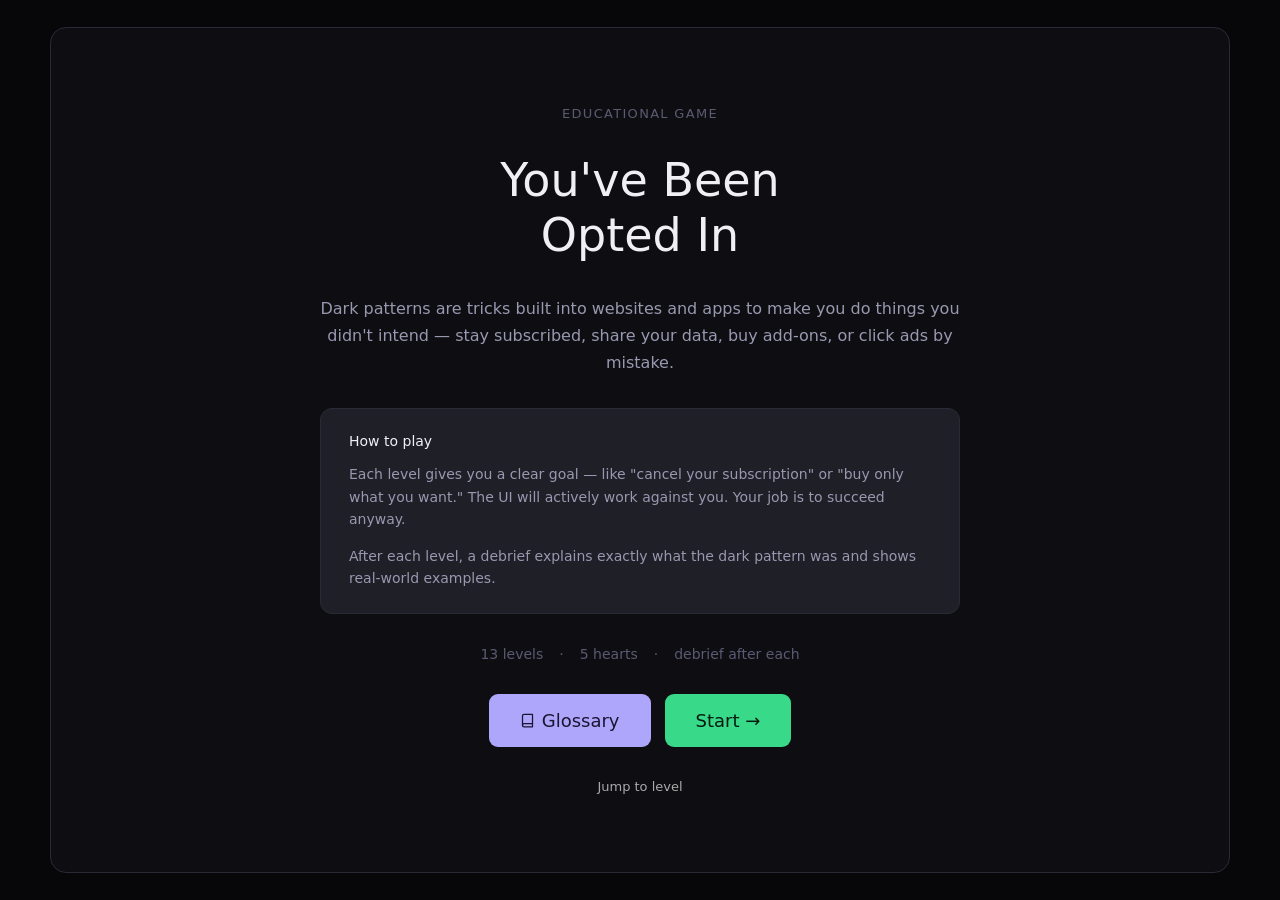
==== index.html @ 318caca7 "Improved Visibility and Design" ====
<!DOCTYPE html>
<html lang="en">
<head>
  <meta charset="UTF-8">
  <meta name="viewport" content="width=device-width, initial-scale=1.0">
  <title>You've Been Opted In — Dark Patterns Game</title>
  <link rel="stylesheet" href="styles.css">
</head>
<body>
<div id="app">

  <!-- GLOSSARY OVERLAY -->
  <div class="glossary-overlay" id="glossary" style="display:none" onclick="Glossary.closeOnBackdrop(event)">
    <div class="glossary-panel" id="glossary-panel">
      <div class="glossary-header" style="align-items:flex-start">
        <div>
          <div class="glossary-title">Pattern glossary</div>
          <div style="font-size:13px;color:var(--text2);margin-top:2px" id="glossary-count"></div>
        </div>
        <button class="glossary-close" onclick="Glossary.hide()">Close</button>
      </div>
      <div id="glossary-body"></div>
    </div>
  </div>

  <!-- PATTERN INFO PAGE (opened from a glossary entry) -->
  <div class="glossary-overlay" id="pattern-info" style="display:none" onclick="Glossary.closePatternInfoOnBackdrop(event)">
    <div class="glossary-panel" id="pattern-info-panel">
      <div class="glossary-header" style="align-items:flex-start">
        <div>
          <div class="glossary-title" id="pattern-info-title"></div>
        </div>
        <button class="glossary-close" onclick="Glossary.hidePatternInfo()">Close</button>
      </div>
      <div id="pattern-info-body" style="padding:0 clamp(16px,4vw,24px) 24px"></div>
    </div>
  </div>

  <!-- INTRO -->
  <div class="scr active" id="scr-intro" style="padding:clamp(32px, 6vw, 64px) clamp(24px, 6vw, 56px);align-items:center;text-align:center;gap:clamp(22px, 3.5vw, 32px);justify-content:center">
    <div style="font-size:13px;font-weight:500;letter-spacing:.1em;color:var(--text3);text-transform:uppercase">Educational game</div>
    <div style="font-size:clamp(34px, 6vw, 46px);font-weight:500;color:var(--text);line-height:1.2">You've Been<br>Opted In</div>
    <div style="font-size:16px;color:var(--text2);max-width:640px;line-height:1.7">
      <strong>Dark patterns</strong> are tricks built into websites and apps to make you do things you didn't intend —
      stay subscribed, share your data, buy add-ons, or click ads by mistake.
    </div>
    <div style="background:var(--bg3);border-radius:12px;padding:24px 28px;max-width:640px;text-align:left;border:1px solid var(--border);display:flex;flex-direction:column;gap:14px">
      <div style="font-size:14px;font-weight:500;color:var(--text)">How to play</div>
      <div style="font-size:14px;color:var(--text2);line-height:1.6">
        Each level gives you a <strong>clear goal</strong> — like "cancel your subscription" or "buy only what you want."
        The UI will actively work against you. Your job is to succeed anyway.
      </div>
      <div style="font-size:14px;color:var(--text2);line-height:1.6">
        After each level, a debrief explains exactly what the dark pattern was and shows real-world examples.
      </div>
    </div>
    <div style="display:flex;gap:16px;font-size:14px;color:var(--text3);flex-wrap:wrap;justify-content:center">
      <span>13 levels</span><span>·</span><span>5 hearts</span><span>·</span><span>debrief after each</span>
    </div>
    <div style="display:flex;gap:14px;flex-wrap:wrap;justify-content:center;align-items:center">
      <button class="gbtn gbtn-glossary" onclick="Glossary.show()">
        <svg width="15" height="15" viewBox="0 0 24 24" fill="none" stroke="currentColor" stroke-width="2" stroke-linecap="round" stroke-linejoin="round"><path d="M4 19.5A2.5 2.5 0 0 1 6.5 17H20"/><path d="M6.5 2H20v20H6.5A2.5 2.5 0 0 1 4 19.5v-15A2.5 2.5 0 0 1 6.5 2z"/></svg>
         Glossary
      </button>
      <button class="gbtn gbtn-green" onclick="G.start()">Start →</button>
    </div>
    <div style="display:flex;flex-direction:column;gap:10px;align-items:center">
      <details style="font-size:13px;color:var(--fa-faint);cursor:pointer;text-align:center">
        <summary style="list-style:none;outline:none;cursor:pointer">Jump to level</summary>
        <div style="display:flex;flex-wrap:wrap;gap:6px;justify-content:center;margin-top:8px" id="level-jump"></div>
      </details>
    </div>
  </div>

  <!-- BRIEF (pre-level explainer) -->
  <div class="scr" id="scr-brief">
    <div class="brief-shell">
      <div style="display:flex;align-items:center;justify-content:space-between">
        <div class="brief-lvl-label" id="brief-lvl-label">Level 1 of 10</div>
        <div class="brief-type-label" id="brief-type-label"></div>
      </div>
      <div class="brief-pattern" id="brief-pattern-name"></div>
      <div class="brief-what" id="brief-what"></div>
      <div class="brief-goal-box">
        <div class="brief-goal-label">Your goal this level</div>
        <div class="brief-goal-text" id="brief-goal"></div>
        <div class="brief-goal-detail" id="brief-goal-detail"></div>
      </div>
      <div class="brief-ai-note" id="brief-ai-note" style="display:none">
        <div class="brief-ai-label">AI-powered level</div>
        <div class="brief-ai-text" id="brief-ai-text"></div>
      </div>
      <div class="brief-example" id="brief-example" style="display:none">
        <div class="brief-example-label">A real-world example</div>
        <div class="brief-example-row" id="brief-example-row"></div>
        <div class="brief-example-caption" id="brief-example-caption"></div>
      </div>
      <button class="gbtn gbtn-green" onclick="G.beginLevel()" id="brief-start-btn">Let's go →</button>
    </div>
  </div>

  <!-- LEVEL -->
  <div class="scr" id="scr-level">
    <canvas id="confetti-canvas" style="display:none"></canvas>
    <div class="hud">
      <div style="display:flex;align-items:center;gap:9px;flex-wrap:wrap">
        <span class="hud-lvl" id="h-lvl">Level 1 of 10</span>
        <span style="font-size:13px;color:var(--fa-muted);font-style:italic" id="h-goal"></span>
      </div>
      <div style="display:flex;align-items:center;gap:8px">
        <span class="streak-pill" id="h-streak" style="display:none"></span>
        <div class="hearts" id="h-hearts"></div>
        <div class="score-pill">Score: <span id="h-score">0</span></div>
        <button class="gbtn gbtn-ghost" id="h-hint-btn" style="display:none" onclick="G.showHint()">💡 Hint</button>
        <div class="cost-pill" id="h-cost" style="display:none">$0 extracted</div>
      </div>
    </div>
    <div class="xp-track"><div class="xp-fill" id="xp-fill" style="width:0%"></div></div>
    <div class="fake-app" id="lc"></div>
    <div class="dots" id="dots-l"></div>
  </div>

  <!-- DEBRIEF -->
  <div class="scr" id="scr-debrief">
    <div class="db-sticky">
      <div>
        <div class="db-tag" id="db-tag">Pattern identified</div>
        <div class="db-name" id="db-name"></div>
      </div>
      <div class="btn-row" style="flex-shrink:0">
        <button class="gbtn gbtn-glossary" onclick="Glossary.show()">
          <svg width="15" height="15" viewBox="0 0 24 24" fill="none" stroke="currentColor" stroke-width="2" stroke-linecap="round" stroke-linejoin="round"><path d="M4 19.5A2.5 2.5 0 0 1 6.5 17H20"/><path d="M6.5 2H20v20H6.5A2.5 2.5 0 0 1 4 19.5v-15A2.5 2.5 0 0 1 6.5 2z"/></svg>
          Glossary
        </button>
        <button class="gbtn gbtn-green" id="db-next" onclick="G.next()">Next level →</button>
      </div>
    </div>
    <div class="debrief-scroll">
      <div class="debrief-wrap">
        <div class="db-card">
          <div class="db-desc" id="db-desc"></div>
          <div class="manip-row">
            <div class="manip-lbl">Manipulativeness</div>
            <div class="bar-t"><div class="bar-f" id="db-bar"></div></div>
            <div style="font-size:12px;color:var(--fa-muted-alt);min-width:28px" id="db-score-lbl"></div>
          </div>
          <div style="display:flex;align-items:center;gap:10px;flex-wrap:wrap">
            <div id="db-grade" class="grade-badge"></div>
            <div id="db-result"></div>
          </div>
          <div id="db-cost" style="display:none"></div>
        </div>
        <div class="rw-card" id="db-rw"></div>
        <div class="ai-card" id="db-ai-card" style="display:none"></div>
        <div class="replay-card" id="db-replay"></div>
      </div>
    </div>
    <div class="dots" id="dots-d"></div>
  </div>

  <!-- DESIGNER MODE -->
  <div class="scr" id="scr-designer">
    <div class="hud">
      <div style="display:flex;align-items:center;gap:9px">
        <span class="hud-lvl">Designer mode</span>
        <span class="hud-goal">Build a dark pattern — see your score</span>
      </div>
      <button class="gbtn gbtn-ghost" onclick="G.setScr('win')">← Back</button>
    </div>
    <div style="display:grid;grid-template-columns:1fr 1fr;gap:0;height:100%">
      <!-- Controls -->
      <div style="padding:18px;border-right:0.5px solid var(--fa-line);display:flex;flex-direction:column;gap:14px;overflow-y:auto">
        <div style="font-size:14px;font-weight:500;color:var(--fa-ink)">Choose your weapons</div>

        <div class="d-section">
          <div class="d-label">Decline button style</div>
          <div class="d-opts">
            <div class="d-opt selected" data-group="btn" data-val="0" data-pts="0"  onclick="dpick(this)">Same size as accept</div>
            <div class="d-opt"          data-group="btn" data-val="1" data-pts="15" onclick="dpick(this)">Smaller, grey</div>
            <div class="d-opt"          data-group="btn" data-val="2" data-pts="25" onclick="dpick(this)">Ghost text only</div>
            <div class="d-opt"          data-group="btn" data-val="3" data-pts="35" onclick="dpick(this)">Hidden off-screen</div>
          </div>
        </div>

        <div class="d-section">
          <div class="d-label">Decline copy</div>
          <div class="d-opts">
            <div class="d-opt selected" data-group="copy" data-val="0" data-pts="0"  onclick="dpick(this)">No thanks</div>
            <div class="d-opt"          data-group="copy" data-val="1" data-pts="20" onclick="dpick(this)">No thanks, I hate saving money</div>
            <div class="d-opt"          data-group="copy" data-val="2" data-pts="30" onclick="dpick(this)">No thanks, I prefer to pay full price</div>
            <div class="d-opt"          data-group="copy" data-val="3" data-pts="40" onclick="dpick(this)">No thanks, I don't care about my health</div>
          </div>
        </div>

        <div class="d-section">
          <div class="d-label">Newsletter checkbox</div>
          <div class="d-opts">
            <div class="d-opt selected" data-group="check" data-val="0" data-pts="0"  onclick="dpick(this)">Unchecked by default</div>
            <div class="d-opt"          data-group="check" data-val="1" data-pts="20" onclick="dpick(this)">Pre-checked</div>
            <div class="d-opt"          data-group="check" data-val="2" data-pts="35" onclick="dpick(this)">Pre-checked + double negative label</div>
          </div>
        </div>

        <div class="d-section">
          <div class="d-label">Pricing visibility</div>
          <div class="d-opts">
            <div class="d-opt selected" data-group="price" data-val="0" data-pts="0"  onclick="dpick(this)">Full price shown upfront</div>
            <div class="d-opt"          data-group="price" data-val="1" data-pts="15" onclick="dpick(this)">Fees added at checkout</div>
            <div class="d-opt"          data-group="price" data-val="2" data-pts="30" onclick="dpick(this)">Trial price only, renewal buried</div>
          </div>
        </div>

        <div class="d-section">
          <div class="d-label">Urgency element</div>
          <div class="d-opts">
            <div class="d-opt selected" data-group="urgency" data-val="0" data-pts="0"  onclick="dpick(this)">None</div>
            <div class="d-opt"          data-group="urgency" data-val="1" data-pts="15" onclick="dpick(this)">Countdown timer</div>
            <div class="d-opt"          data-group="urgency" data-val="2" data-pts="25" onclick="dpick(this)">Fake "X people viewing"</div>
            <div class="d-opt"          data-group="urgency" data-val="3" data-pts="30" onclick="dpick(this)">Both, auto-resetting</div>
          </div>
        </div>

        <div class="d-section">
          <div class="d-label">Sneaked items</div>
          <div class="d-opts">
            <div class="d-opt selected" data-group="sneak" data-val="0" data-pts="0"  onclick="dpick(this)">None</div>
            <div class="d-opt"          data-group="sneak" data-val="1" data-pts="20" onclick="dpick(this)">1 pre-added item, labeled</div>
            <div class="d-opt"          data-group="sneak" data-val="2" data-pts="35" onclick="dpick(this)">2 items, styled to blend in</div>
            <div class="d-opt"          data-group="sneak" data-val="3" data-pts="45" onclick="dpick(this)">3 items + reappear after removal</div>
          </div>
        </div>
      </div>

      <!-- Live preview -->
      <div style="padding:18px;display:flex;flex-direction:column;gap:12px;overflow-y:auto;background:#f9f9f7">
        <div style="font-size:14px;font-weight:500;color:var(--fa-ink)">Live preview</div>
        <div id="d-preview" style="background:var(--white);border-radius:10px;border:0.5px solid var(--fa-line);padding:16px;display:flex;flex-direction:column;gap:12px;font-size:14px"></div>
        <div style="background:var(--white);border-radius:10px;border:0.5px solid var(--fa-line);padding:14px;display:flex;flex-direction:column;gap:10px">
          <div style="display:flex;justify-content:space-between;align-items:center">
            <div style="font-size:13px;font-weight:500;color:var(--fa-ink)">Manipulativeness score</div>
            <div style="font-size:20px;font-weight:500" id="d-score-num">0</div>
          </div>
          <div class="bar-t" style="height:7px"><div id="d-score-bar" style="height:100%;border-radius:3px;background:#E24B4A;transition:width .4s ease;width:0%"></div></div>
          <div style="font-size:13px;color:var(--fa-muted-alt)" id="d-verdict">Your form is clean — honest design.</div>
          <div style="display:flex;flex-direction:column;gap:5px" id="d-breakdown"></div>
          <div style="font-size:12px;color:var(--fa-faint);border-top:0.5px solid var(--fa-line);padding-top:8px" id="d-regulator"></div>
        </div>
      </div>
    </div>
  </div>

  <!-- WIN -->
  <div class="scr win-scr" id="scr-win">
    <!-- FAKE-OUT LAYER -->
    <div id="win-fakeout" style="display:flex;flex-direction:column;align-items:center;gap:14px;width:100%;max-width:560px">
      <div style="font-size:34px;color:var(--amber)">★</div>
      <div style="font-size:26px;font-weight:500;color:var(--text)" id="win-title"></div>
      <div style="font-size:15px;color:var(--text2);max-width:480px;line-height:1.6" id="win-sub"></div>
      <div class="receipt-card" id="win-receipt"></div>
      <div style="width:100%;max-width:480px;background:#f5f5f2;border-radius:12px;padding:16px;border:0.5px solid var(--fa-line);display:flex;flex-direction:column;gap:12px">
        <div style="font-size:14px;font-weight:500;color:var(--fa-ink)">Before you go</div>
        <label class="fakeout-cb" id="fo-share-label">
          <input type="checkbox" id="fo-share" checked>
          <span>Share my score and email me NebulaPro tips &amp; offers (uncheck to opt out)</span>
        </label>
        <label class="fakeout-cb" id="fo-data-label">
          <input type="checkbox" id="fo-data" checked>
          <span>Do not prevent NebulaPro from sharing my results with partners</span>
        </label>
        <div style="font-size:11px;color:var(--fa-input-border);line-height:1.5" id="fo-countdown"></div>
        <div style="display:flex;flex-direction:column;gap:8px">
          <button class="btn btn-p" id="fo-claim">Claim your completion badge →</button>
          <button class="btn btn-g" id="fo-decline">No thanks, I don't care about my achievements</button>
        </div>
      </div>
      <div style="font-size:11px;color:#ddd">By continuing you agree to our updated Terms &amp; Privacy Policy</div>
    </div>

    <!-- REAL WIN LAYER -->
    <div id="win-real" style="display:none;flex-direction:column;align-items:center;gap:16px;text-align:center">
      <div style="font-size:42px">🎉</div>
      <div style="font-size:24px;font-weight:500;color:#acacac">You caught us.</div>
      <div style="font-size:15px;color:var(--fa-text);max-width:480px;line-height:1.6">
        That "Before you go" box was a dark pattern. Two pre-checked opt-ins (one with a double negative),
        a fake countdown, a confirmshamed exit, and a "claim your badge" button that went nowhere.
        <strong>You just played the game one more time without realising it.</strong>
      </div>
      <div style="font-size:14px;color:var(--fa-faint);max-width:460px;line-height:1.6">
        Real companies deploy these on millions of people every day. Now you know what to look for —
        coined by Harry Brignull in 2010, tracked at
        <a href="https://www.deceptive.design" style="color:#185FA5">deceptive.design</a>.
      </div>
      <div style="width:100%;max-width:480px;background:var(--bg2);border-radius:12px;padding:16px;border:1px solid var(--border)">
        <div style="font-size:14px;font-weight:500;color:var(--text);margin-bottom:12px">Achievements</div>
        <div id="win-achievements"></div>
      </div>
      <div style="display:flex;gap:10px;flex-wrap:wrap;justify-content:center">
        <button class="btn btn-p" id="win-play-again">Play again</button>
        <button class="btn" onclick="Glossary.show()">Pattern glossary</button>
        <button class="btn" onclick="setScr('designer');initDesigner()">Try designer mode →</button>
      </div>
    </div>
  </div>

  <!-- GAME OVER -->
  <div class="gameover-overlay" id="scr-gameover" style="display:none">
    <div class="gameover-panel">
      <div style="font-size:36px">💔</div>
      <div style="font-size:26px;font-weight:500;color:var(--text)">Game Over</div>
      <div style="font-size:15px;color:var(--text2);line-height:1.6">The dark patterns got you. Here's how each level went:</div>
      <div id="go-breakdown" style="width:100%;background:var(--bg3);border-radius:10px;padding:16px;border:1px solid var(--border);display:flex;flex-direction:column;gap:10px;text-align:left"></div>
      <div style="display:flex;gap:10px;flex-wrap:wrap;justify-content:center">
        <button class="gbtn gbtn-green" onclick="G.tryAgain()">Try Again →</button>
        <button class="gbtn gbtn-dark"  onclick="G.continueAfterFail()">Continue anyway →</button>
      </div>
      <div style="font-size:13px;color:var(--text3)">Continuing resets your hearts but keeps your progress.</div>
    </div>
  </div>

</div>

  <script type="module" src="game.js"></script>
</body>
</html>
---- styles.css ----
/* ── TOKENS ── */
:root {
--bg: #0e0e12;
--bg2: #17171e;
--bg3: #1f1f28;
--border: #2a2a36;
--border2: #3a3a4e;
--text: #f0f0f4;
--text2: #9898b0;
--text3: #5a5a72;
--green: #39d98a;
--green-dim: #1a3d2e;
--green-text: #39d98a;
--red: #ff4f4f;
--red-dim: #3d1a1a;
--amber: #f5a623;
--amber-dim: #3d2e0a;
--purple: #7c6ef7;
--purple-dim: #1e1a3d;
--purple-light: #aea6fa;
--white: #ffffff;
--offwhite: #f8f8f6;
--light-border: #e2e2de;
--light-bg: #f2f2ef;
--radius: 12px;
--radius-sm: 9px;

/* Fake-app (light UI) theme tokens */
--fa-ink: #111;
--fa-text: #555;
--fa-muted: #888;
--fa-muted2: #999;
--fa-faint: #aaa;
--fa-faint2: #bbb;
--fa-line: #e0e0d8;
--fa-line2: #ececea;
--fa-line3: #e8e8e4;
--fa-input-border: #ccc;
--fa-panel: #f0f0ee;
--fa-muted-alt: #666;
--fa-success: #1f7a44;
--fa-success-bg: #e6f6ec;
--ai-accent: #534AB7;
--ai-accent-dark: #443DA0;
--ai-ink: #26215C;
--ai-bg: #f0effe;
}

/* ── RESET ── */
*, *::before, *::after { box-sizing: border-box; margin: 0; padding: 0; }
strong { font-weight: 500; }

/* ── SHELL ── */
body {
font-family: system-ui, -apple-system, sans-serif;
background: #07070a;
height: 100vh;
height: 100dvh;
display: flex;
align-items: center;
justify-content: center;
padding: clamp(0px, 2vw, 12px);
}

#app {
width: 100%;
max-width: 1180px;
background: var(--bg);
border-radius: 16px;
border: 1px solid var(--border);
overflow: hidden;
height: min(94vh, 920px);
height: min(94dvh, 920px);
display: flex;
flex-direction: column;
margin: auto;
}
#scr-level { flex: 1; justify-content: space-between; min-height: 0; }
#lc-wrap { flex: 1; display: flex; align-items: center; padding: 0; min-height: 0; }

/* ── SCREENS ── */
.scr { display: none; flex-direction: column; animation: screenin .2s ease; }
.scr.active { display: flex; flex: 1; min-height: 0; }
@keyframes screenin {
  from { opacity: 0; transform: translateY(6px); }
  to   { opacity: 1; transform: none; }
}

/* ── HUD ── */
.hud {
display: flex;
justify-content: space-between;
align-items: center;
padding: clamp(10px, 2.5vw, 12px) clamp(12px, 3vw, 20px);
border-bottom: 1px solid var(--border);
gap: 12px;
flex-wrap: wrap;
background: var(--bg2);
}
.hud-lvl  { font-size: clamp(13px, 3vw, 15px); font-weight: 500; color: var(--text); }
.hud-goal { font-size: clamp(11px, 2.5vw, 13px); color: var(--text3); font-style: italic; }

.hearts { display: flex; gap: 5px; }
.heart {
width: 18px; height: 18px;
background: var(--red);
clip-path: path('M7.5 13C7.5 13 1 8.5 1 4.5A3.2 3.2 0 0 1 7.5 3A3.2 3.2 0 0 1 14 4.5C14 8.5 7.5 13 7.5 13Z');
}
.heart.lost { background: var(--border2); }

.score-pill  { font-size: 13px; color: var(--green);  background: var(--green-dim); padding: 4px 12px; border-radius: 999px; font-weight: 500; letter-spacing: .01em; }
.streak-pill { font-size: 13px; color: var(--amber);  background: var(--amber-dim); padding: 4px 12px; border-radius: 999px; font-weight: 500; }
.cost-pill   { font-size: 13px; color: var(--red);    background: var(--red-dim);   padding: 4px 12px; border-radius: 999px; font-weight: 500; }

/* ── XP BAR ── */
.xp-track { height: 4px; background: var(--border); overflow: hidden; }
.xp-fill  { height: 100%; background: var(--purple); border-radius: 2px; transition: width .6s ease; }

/* ── PROGRESS DOTS ── */
.dots { display: flex; gap: 6px; justify-content: center; padding: 12px 0; background: var(--bg2); }
.dot          { width: 10px; height: 10px; border-radius: 50%; background: var(--border2); }
.dot.done     { background: var(--green); }
.dot.cur      { background: var(--text2); }
.dot.ai-cur   { background: var(--purple-light); }
.dot.ai-done  { background: var(--purple); }

/* ── GAME BUTTONS (shell chrome) ── */
.gbtn {
  padding: clamp(10px, 2.5vw, 15px) clamp(16px, 4vw, 30px);
  border-radius: var(--radius-sm);
  border: 1px solid var(--border2);
  background: var(--bg3);
  color: var(--text);
  font-size: clamp(14px, 3vw, 18px);
  cursor: pointer;
  font-family: inherit;
  transition: all .15s;
}
.gbtn:hover       { border-color: var(--border2); background: var(--bg2); color: var(--text); }
.gbtn-green       { background: var(--green); color: #051a0e; border-color: transparent; font-weight: 500; }
.gbtn-green:hover { opacity: .9; }
.gbtn-dark        { background: var(--fa-ink); color: var(--text); border-color: var(--border2); }
.gbtn-ghost       { background: transparent; border-color: transparent; color: var(--text3); font-size: 16px; }
.gbtn-ghost:hover { color: var(--text2); }

/* Pattern glossary — same solid-fill treatment as the primary Start button
   (no border, dark-on-light text, opacity fade on hover) so the two sit
   together as one consistent button style, just with a different accent
   color to mark it as secondary. */
.gbtn-glossary        { background: var(--purple-light); color: #1a1533; border-color: transparent; font-weight: 500; font-size: clamp(14px, 3vw, 18px); display: inline-flex; align-items: center; gap: 7px; }
.gbtn-glossary:hover   { opacity: .9; }
.gbtn-glossary svg     { flex-shrink: 0; }

/* ── FAKE APP (the "website" being played) ── */
.fake-app {
  position: relative;
  background: var(--offwhite);
  border-radius: var(--radius);
  margin: clamp(8px, 2.5vw, 16px);
  padding: clamp(16px, 4vw, 28px);
  display: flex;
  flex-direction: column;
  gap: clamp(10px, 2.5vw, 18px);
  border: 1px solid var(--light-border);
  overflow-y: auto;
  flex: 1;
  min-height: 0;
}
.ai-app { border-color: #b0a8f0; background: var(--ai-bg); flex: 1; min-height: 0; }
.ai-banner { display: flex; align-items: center; gap: 7px; padding: 7px 12px; background: #c8c2f8; border-radius: 8px; font-size: 13px; color: var(--ai-ink); font-weight: 500; }
.ai-pulse  { width: 8px; height: 8px; border-radius: 50%; background: var(--ai-accent); animation: pulse 1.2s infinite; flex-shrink: 0; }
@keyframes pulse { 0%, 100% { opacity: 1; } 50% { opacity: .3; } }

/* ── FAKE APP BUTTONS ── */
.btn       { padding: 14px 25px; border-radius: var(--radius-sm); border: 1px solid var(--fa-input-border); background: var(--white); color: var(--fa-ink); font-size: 16px; cursor: pointer; font-family: inherit; transition: background .1s; }
.btn-p       { background: var(--fa-ink); color: var(--white); border-color: transparent; }
.btn-g       { border-color: transparent; font-size: 15px; color: var(--fa-muted2); background: transparent; }
.btn-row     { display: flex; gap: 14px; flex-wrap: wrap; align-items: center; }

/* ── FAKE APP TYPOGRAPHY ── */
.fh    { font-size: clamp(17px, 4vw, 22px); font-weight: 500; color: var(--fa-ink); }
.fs    { font-size: clamp(14px, 3vw, 17px); color: var(--fa-text); line-height: 1.5; }
.ftiny { font-size: clamp(12px, 2.5vw, 15px); color: var(--fa-faint); line-height: 1.5; }

/* ── BRIEF SCREEN ── */
.brief-shell         { padding: clamp(18px, 4vw, 28px) clamp(14px, 4vw, 24px); display: flex; flex-direction: column; gap: 18px; background: var(--bg); overflow-y: auto; }
.brief-pattern       { font-size: clamp(24px, 6vw, 32px); font-weight: 500; color: var(--text); line-height: 1.1; }
.brief-pattern.is-ai { color: var(--purple-light); }
.brief-what          { font-size: clamp(13px, 3vw, 15px); color: var(--text2); line-height: 1.7; }
.brief-goal-box      { background: var(--bg3); border-radius: var(--radius); padding: clamp(12px, 3vw, 16px); border: 1px solid var(--border2); display: flex; flex-direction: column; gap: 6px; }
.brief-goal-label    { font-size: 11px; font-weight: 500; letter-spacing: .08em; text-transform: uppercase; color: var(--green); }
.brief-goal-text     { font-size: clamp(15px, 3vw, 17px); font-weight: 500; color: var(--text); }
.brief-goal-detail   { font-size: clamp(12px, 2.5vw, 13px); color: var(--text2); line-height: 1.6; }
.brief-ai-note       { background: var(--purple-dim); border-radius: var(--radius); padding: clamp(11px, 3vw, 14px); border: 1px solid var(--purple); display: flex; flex-direction: column; gap: 6px; }
.brief-ai-label      { font-size: 11px; font-weight: 500; letter-spacing: .08em; text-transform: uppercase; color: var(--purple-light); }
.brief-ai-text       { font-size: clamp(12px, 2.5vw, 13px); color: var(--purple-light); line-height: 1.6; }
.brief-lvl-label     { font-size: 13px; color: var(--text3); font-weight: 500; letter-spacing: .04em; }
.brief-type-label    { font-size: 13px; color: var(--purple); font-weight: 500; }
.brief-example       { display: flex; flex-direction: column; gap: 8px; }
.brief-example-label { font-size: 11px; font-weight: 500; letter-spacing: .07em; text-transform: uppercase; color: var(--text3); }
.brief-example-row   { display: flex; gap: 10px; justify-content: center; flex-wrap: wrap; }
.brief-example-img   { max-width: min(515px, 100%); max-height: min(450px, 55vh); width: auto; height: auto; flex: none; border-radius: var(--radius); border: 1px solid var(--border); display: block; object-fit: contain; }
.brief-example-caption { font-size: 13px; color: var(--text2); line-height: 1.6; text-align: center; max-width: 640px; margin: 4px auto 0; }
.brief-example-caption strong { color: var(--text); font-weight: 500; }

/* ── DEBRIEF ── */
.db-sticky {
  display: flex; align-items: flex-start; justify-content: space-between; gap: 12px;
  padding: clamp(12px, 3vw, 16px); background: var(--bg2); border-bottom: 1px solid var(--border);
  flex-shrink: 0; flex-wrap: wrap;
}
.debrief-scroll { flex: 1; min-height: 0; overflow-y: auto; }
.debrief-wrap { background: var(--bg); padding: clamp(14px, 3vw, 20px); display: flex; flex-direction: column; gap: 18px; }
.db-card      { background: var(--bg2); border-radius: var(--radius); border: 1px solid var(--border); padding: clamp(16px, 3.5vw, 22px); display: flex; flex-direction: column; gap: 14px; }
.db-tag       { font-size: 11px; font-weight: 500; letter-spacing: .08em; color: var(--text3); text-transform: uppercase; }
.db-name      { font-size: clamp(19px, 5vw, 24px); font-weight: 500; color: var(--text); }
.db-ai        { color: var(--purple-light); }
.db-desc      { font-size: 14px; color: var(--text2); line-height: 1.65; }

.manip-row { display: flex; align-items: center; gap: 10px; }
.manip-lbl { font-size: 12px; color: var(--text2); min-width: 110px; }
.bar-t     { flex: 1; height: 7px; background: var(--bg3); border-radius: 4px; overflow: hidden; }
.bar-f     { height: 100%; border-radius: 4px; background: var(--red); transition: width .7s ease; width: 0; }
.bar-ai-f  { background: var(--purple); }

.db-result      { font-size: 13px; font-weight: 500; padding: 7px 12px; border-radius: var(--radius-sm); }
.db-result.good { color: var(--green); background: var(--green-dim); }
.db-result.ok   { color: var(--amber); background: var(--amber-dim); }

.grade-badge { display: inline-block; font-size: 18px; font-weight: 700; width: 36px; height: 36px; border-radius: 8px; text-align: center; line-height: 36px; flex-shrink: 0; }

/* ── DEBRIEF CARDS ── */
.rw-card      { background: transparent; padding: 0; display: flex; flex-direction: column; gap: 7px; }
.rw-label     { font-size: 11px; font-weight: 500; letter-spacing: .07em; text-transform: uppercase; color: var(--text3); }
.rw-company   { font-size: 15px; font-weight: 500; color: var(--text); }
.rw-detail    { font-size: 13px; color: var(--text2); line-height: 1.55; }
.rw-source    { font-size: 12px; color: var(--text3); margin-top: 2px; }
.rw-example-row { display: grid; grid-template-columns: repeat(auto-fit, minmax(260px, 1fr)); gap: 16px; margin: 6px 0 2px; }
.rw-example-img { width: 100%; height: 300px; border-radius: var(--radius); object-fit: contain; border: none; outline: none; box-shadow: none; background: transparent; }

.ai-card       { background: var(--purple-dim); border-radius: var(--radius-sm); padding: 16px; border: 1px solid var(--purple); display: flex; flex-direction: column; gap: 7px; }
.ai-card-label { font-size: 11px; font-weight: 500; letter-spacing: .07em; text-transform: uppercase; color: var(--purple-light); }
.ai-card-text  { font-size: 13px; color: var(--purple-light); line-height: 1.6; }

.replay-card       { background: var(--bg2); border-radius: var(--radius); border: 1px solid var(--border); padding: clamp(16px, 3.5vw, 20px); display: flex; flex-direction: column; gap: 10px; }
.replay-title      { font-size: 14px; font-weight: 500; color: var(--text); margin-bottom: 2px; }
.replay-step       { display: flex; gap: 10px; align-items: flex-start; padding: 12px; border-radius: var(--radius-sm); border: 1px solid var(--border); background: var(--bg3); position: relative; margin-top: 12px; }
.replay-annotation { position: absolute; top: -9px; left: 12px; font-size: 11px; font-weight: 500; background: var(--red); color: var(--white); padding: 2px 8px; border-radius: 999px; }
.replay-annotation.ai { background: var(--purple); }
.replay-step-body  { font-size: 13px; color: var(--text2); line-height: 1.55; flex: 1; }
.replay-arrow      { font-size: 15px; flex-shrink: 0; padding-top: 1px; color: var(--text3); }

/* ── DOLLARS (merged into the score card) ── */
#db-cost { display: flex; flex-direction: column; border-top: 1px solid var(--border); padding-top: 12px; }

/* ── DAMAGE / ALMOST ── */
.almost-msg  { font-size: 13px; color: var(--amber); font-weight: 500; padding: 7px 12px; background: var(--amber-dim); border-radius: var(--radius-sm); animation: fadein .3s ease; }
.damage-msg  { font-size: 13px; color: #ff9090; font-weight: 500; padding: 7px 12px; background: var(--red-dim); border-radius: var(--radius-sm); }
.almost-msg,
.damage-msg  { position: fixed; z-index: 999; box-shadow: 0 4px 14px rgba(0,0,0,.18); }

.hint-bubble {
  position: fixed;
  z-index: 999;
  background: var(--amber-dim);
  border: 1px solid var(--amber);
  border-radius: var(--radius-sm);
  padding: 10px 14px;
  font-size: 13px;
  color: var(--amber);
  line-height: 1.5;
  box-shadow: 0 4px 14px rgba(0,0,0,.18);
  animation: fadein .2s ease;
  max-height: 40%;
  overflow-y: auto;
}

.inline-note {
  font-size: 13px;
  line-height: 1.5;
  padding: 9px 12px;
  border-radius: var(--radius-sm);
  margin-bottom: 8px;
}
.danger-pulse { animation: dangerpulse .4s ease 2; }
@keyframes dangerpulse { 0%, 100% { box-shadow: none; } 50% { box-shadow: 0 0 0 3px var(--amber)66; } }
@keyframes fadein { from { opacity: 0; transform: translateY(-4px); } to { opacity: 1; transform: none; } }

/* ── GLOSSARY ── */
.glossary-overlay { position: fixed; inset: 0; background: rgba(0,0,0,.7); z-index: 100; display: flex; align-items: center; justify-content: center; padding: clamp(10px, 3vw, 20px); }
.glossary-panel   { background: var(--bg2); border-radius: 16px; width: 100%; max-width: 1180px; max-height: 85vh; overflow-y: auto; border: 1px solid var(--border); display: flex; flex-direction: column; }
.glossary-header  { display: flex; justify-content: space-between; align-items: center; padding: clamp(16px, 4vw, 22px) clamp(16px, 4vw, 24px) 16px; position: sticky; top: 0; background: var(--bg2); z-index: 1; border-radius: 16px 16px 0 0; gap: 12px; flex-wrap: wrap; }
#glossary-body    { padding: 0 clamp(16px, 4vw, 24px) 24px; }
.glossary-title   { font-size: clamp(17px, 4vw, 19px); font-weight: 500; color: var(--text); }
.glossary-close   { font-size: 14px; color: var(--text2); cursor: pointer; padding: 5px 12px; border-radius: 6px; border: 1px solid var(--border2); background: var(--bg3); font-family: inherit; }
.glossary-item         { padding: 20px 0; border-bottom: 1px solid var(--border); }
.glossary-item:last-child { border-bottom: none; }
.glossary-item.clickable { cursor: pointer; border-radius: var(--radius-sm); padding-left: 14px; padding-right: 14px; margin: 0 -14px; transition: background .12s ease; }
.glossary-item.clickable:hover { background: var(--bg3); }
.glossary-item-name    { font-size: 18px; font-weight: 600; color: var(--text); margin-bottom: 7px; display: flex; align-items: center; flex-wrap: wrap; gap: 8px; }
.glossary-item-name.is-ai { color: var(--purple-light); }
.glossary-item-desc    { font-size: 15px; color: #b8b8cc; line-height: 1.65; max-width: 760px; }
.glossary-coined       { font-size: 13px; color: #82829c; margin-top: 6px; max-width: 760px; line-height: 1.5; }
.glossary-more-toggle  { font-size: 13px; font-weight: 500; color: var(--green); margin-left: auto; }

/* ── PATTERN INFO PAGE ── */
.pattern-info-section    { padding-bottom: 26px; }
.pattern-info-divider    { border-top: 1px solid var(--border); padding-top: 26px; margin-top: 2px; }
.pattern-info-kicker     { font-size: 12px; font-weight: 600; letter-spacing: .07em; text-transform: uppercase; color: var(--text3); margin-bottom: 10px; }
.pattern-info-kicker.ai  { color: var(--purple-light); }
.pattern-info-text       { font-size: 16px; color: #c4c4d6; line-height: 1.7; margin-bottom: 16px; max-width: 980px; }
.pattern-info-stat       { display: flex; align-items: center; gap: 8px; font-size: 14px; margin-bottom: 20px; }
.pattern-info-stat-label { color: var(--text3); }
.pattern-info-stat-val   { font-weight: 600; color: var(--red); }
.pattern-info-stat-val.ai { color: var(--purple-light); }
.pattern-info-subhead    { font-size: 12px; font-weight: 600; letter-spacing: .06em; text-transform: uppercase; color: var(--text3); margin-bottom: 8px; }
.pattern-info-company    { font-size: 16px; font-weight: 600; color: var(--text); margin-bottom: 5px; }
.pattern-info-detail     { font-size: 15px; color: #c4c4d6; line-height: 1.6; margin-bottom: 14px; max-width: 980px; }
.pattern-info-cost-num   { font-size: 16px; font-weight: 600; color: #ff9090; margin-bottom: 4px; }
.pattern-info-flags      { margin: 0 0 18px; padding-left: 20px; display: flex; flex-direction: column; gap: 8px; font-size: 15px; color: #c4c4d6; line-height: 1.6; max-width: 980px; }
.pattern-info-more-examples { display: flex; flex-direction: column; gap: 14px; margin-bottom: 16px; margin-top: 18px; padding-top: 18px; border-top: 1px solid var(--border2); }
.pattern-info-more-ex       { font-size: 15px; color: #c4c4d6; line-height: 1.6; }
.pattern-info-more-ex-text  { max-width: 980px; }
.pattern-info-more-ex-company { font-weight: 600; color: var(--text); }
.pattern-info-img-caption   { font-size: 14.5px; color: #9898b8; line-height: 1.6; text-align: center; margin-top: 10px; max-width: 900px; margin-left: auto; margin-right: auto; }
.pattern-info-card          { background: var(--bg2); border-radius: var(--radius); padding: 20px; margin-bottom: 16px; }
.pattern-info-card:last-child { margin-bottom: 0; }
.pattern-info-card .pattern-info-subhead:first-child { margin-top: 0; }
.pattern-info-card .pattern-info-more-examples:last-child,
.pattern-info-card .pattern-info-flags:last-child { margin-bottom: 0; }
.pattern-info-card .rw-example-row:last-of-type,
.pattern-info-card .pattern-info-img-caption:last-child { margin-bottom: 0; }
.pattern-info-card .replay-card { background: transparent; border: none; padding: 0; margin-bottom: 0; }

/* ── GAME OVER POPUP ── */
.gameover-overlay {
  position: fixed; inset: 0; background: rgba(0,0,0,.7);
  z-index: 100; display: flex; align-items: center; justify-content: center; padding: 20px;
}
.gameover-panel {
  background: var(--bg2); border-radius: 16px; border: 1px solid var(--border);
  width: 100%; max-width: 800px; max-height: 85vh; overflow-y: auto;
  padding: 32px 24px; display: flex; flex-direction: column; align-items: center;
  text-align: center; gap: 16px;
}

/* ── CHAT ── */
.chat-log { display:flex;flex-direction:column;gap:8px;max-height:min(260px, 40vh);overflow-y:auto;padding:clamp(8px,2.5vw,12px);background:var(--white);border-radius:10px;border:0.5px solid var(--fa-line); }
.chat-msg { max-width:85%;padding:8px 13px;border-radius:12px;font-size:clamp(13px, 3vw, 16px);line-height:1.5;word-break:break-word; }
.chat-msg.bot { align-self:flex-start;background:#f0f0ec;color:var(--fa-ink);border-bottom-left-radius:3px; }
.chat-msg.user { align-self:flex-end;background:var(--ai-accent);color:var(--white);border-bottom-right-radius:3px; }
.chat-row { display:flex;gap:6px;margin-top:6px; }
.chat-row input { flex:1;padding:9px 12px;border-radius:8px;border:0.5px solid var(--fa-input-border);font-size:13px;font-family:inherit;background:var(--white); }
.btn-ai { background:var(--ai-accent);color:var(--white);border:none;border-radius:8px;cursor:pointer;font-family:inherit; }
.btn-ai:hover { background:var(--ai-accent-dark); }

/* ── SETTINGS / SEARCH / CART (inside fake apps) ── */
.res-item       { padding: 10px 12px; border-radius: 8px; border: 1px solid var(--fa-line); cursor: pointer; display: flex; flex-direction: column; gap: 3px; background: var(--white); }
.res-item:hover { border-color: var(--fa-faint2); }
.res-t   { font-size: 14px; color: #185FA5; }
.res-url { font-size: 11px; color: var(--fa-faint); }
.res-s   { font-size: 12px; color: var(--fa-muted-alt); }
.ad-badge { font-size: 10px; border: 1px solid #ddd; padding: 1px 4px; border-radius: 2px; color: var(--fa-input-border); margin-right: 3px; }

/* ── SUBSCRIPTION MANAGEMENT PANEL (level 1) ── */
.sub-header { display: flex; align-items: center; gap: 9px; margin-bottom: 2px; }
.sub-icon   { width: 28px; height: 28px; border-radius: 7px; background: var(--fa-ink); display: flex; align-items: center; justify-content: center; flex-shrink: 0; }
.sub-title  { font-size: 15px; font-weight: 600; color: var(--fa-ink); line-height: 1.3; }
.sub-sub    { font-size: 12px; color: var(--fa-muted); line-height: 1.4; }

.step-dots  { display: flex; gap: 5px; align-items: center; }
.step-dot   { width: 18px; height: 4px; border-radius: 2px; background: #e4e4e0; }
.step-dot.done { background: #a8a8a2; }
.step-dot.cur  { background: var(--fa-ink); }

.plan-card {
  display: flex; justify-content: space-between; align-items: center; gap: 12px;
  border: 1px solid var(--fa-line2); border-radius: 10px; padding: 14px 16px; margin-top: 12px;
  background: linear-gradient(180deg,var(--white),#fafaf8);
}
.plan-name   { font-size: 15px; font-weight: 600; color: var(--fa-ink); }
.plan-meta   { font-size: 12px; color: var(--fa-muted); margin-top: 3px; }
.status-pill {
  font-size: 10px; font-weight: 700; letter-spacing: .05em; text-transform: uppercase;
  padding: 3px 10px; border-radius: 999px; background: var(--fa-success-bg); color: var(--fa-success); flex-shrink: 0;
}

.offer-card { border: 1px solid var(--fa-line2); border-radius: 10px; padding: 14px 16px; margin-top: 10px; background: var(--white); }
.offer-badge {
  display: inline-block; font-size: 10px; font-weight: 700; letter-spacing: .04em; text-transform: uppercase;
  background: #FAEEDA; color: #8a5a12; padding: 2px 8px; border-radius: 999px; margin-bottom: 8px;
}
.price-strike { text-decoration: line-through; color: var(--fa-faint2); font-size: 13px; margin-right: 7px; }
.price-now    { font-size: 18px; font-weight: 700; color: var(--fa-ink); }
.price-save   { font-size: 12px; color: var(--fa-success); margin-top: 4px; }

.reason-card { border: 1px solid var(--fa-line2); border-radius: 9px; padding: 2px 14px; margin-top: 10px; background: var(--white); }
.reason-row  { display: flex; gap: 8px; align-items: flex-start; font-size: 15px; color: #333; line-height: 1.5; cursor: pointer; padding: 14px 0; border-bottom: 1px solid var(--fa-panel); }
.reason-row:last-child { border-bottom: none; }

.confirm-icon {
  width: 50px; height: 50px; border-radius: 50%; background: var(--fa-success-bg);
  display: flex; align-items: center; justify-content: center; margin: 4px auto 0;
}

/* ── PRIVACY PREFERENCES PANEL ── */
.priv-header { display: flex; align-items: center; gap: 13px; margin-bottom: 6px; }
.priv-icon   { width: clamp(32px, 6vw, 40px); height: clamp(32px, 6vw, 40px); border-radius: 10px; background: var(--fa-ink); display: flex; align-items: center; justify-content: center; flex-shrink: 0; }
.priv-title  { font-size: clamp(17px, 4vw, 21px); font-weight: 600; color: var(--fa-ink); line-height: 1.3; }
.priv-sub    { font-size: clamp(13px, 3vw, 16px); color: var(--fa-muted); margin-bottom: 18px; line-height: 1.5; }

.priv-row {
  display: flex; justify-content: space-between; align-items: center;
  gap: 20px; padding: clamp(12px, 3vw, 17px) 0; border-bottom: 1px solid var(--fa-line2);
}
.priv-row:last-child { border-bottom: none; }
.priv-row-label { font-size: clamp(14px, 3vw, 17px); font-weight: 500; color: #222; margin-bottom: 3px; }
.priv-row-desc  { font-size: clamp(12px, 2.5vw, 15px); color: var(--fa-muted2); line-height: 1.4; }

.toggle { position: relative; display: inline-block; width: 56px; height: 32px; flex-shrink: 0; cursor: pointer; }
.toggle input { opacity: 0; width: 0; height: 0; }
.toggle .slider {
  position: absolute; inset: 0; background: #d8d8d4; border-radius: 999px;
  transition: background .15s ease;
}
.toggle .slider::before {
  content: ''; position: absolute; width: 26px; height: 26px; left: 3px; top: 3px;
  background: var(--white); border-radius: 50%; box-shadow: 0 1px 3px rgba(0,0,0,.25);
  transition: transform .15s ease;
}
.toggle input:checked + .slider          { background: #2F6B3A; }
.toggle input:checked + .slider::before  { transform: translateX(24px); }
.toggle input:focus-visible + .slider    { outline: 2px solid var(--ai-accent); outline-offset: 2px; }

.cart-item          { display: flex; align-items: center; padding: 13px 0; border-bottom: 1px solid var(--fa-line3); font-size: 17px; gap: 14px; }
.cart-item:last-child { border-bottom: none; }
.cart-nm   { flex: 1; color: var(--fa-ink); }
.cart-pr   { color: var(--fa-text); min-width: 65px; text-align: right; }
.cart-rm   { font-size: 14px; color: var(--fa-muted2); cursor: pointer; padding: 4px 8px; border-radius: 4px; border: 1px solid var(--fa-line); background: transparent; font-family: inherit; }
.sneaky    { color: var(--fa-faint2); font-size: 14px; }

/* ── STORE / CART CHROME ── */
.store-header { display: flex; align-items: center; gap: 9px; margin-bottom: 12px; }
.store-title  { font-size: 15px; font-weight: 600; color: var(--fa-ink); line-height: 1.3; }
.store-sub    { font-size: 12px; color: var(--fa-muted); }

.cart-qty { font-size: 11px; color: var(--fa-faint); margin-top: 1px; }
.sneaky-pill {
  display: inline-block; font-size: 10px; font-weight: 500; color: var(--fa-faint); background: #f5f5f2;
  border: 1px solid var(--fa-line2); border-radius: 999px; padding: 1px 7px; margin-top: 2px;
}

.order-summary { font-size: 13px; color: var(--fa-text); padding: 2px 0; }
.order-summary-row { display: flex; justify-content: space-between; padding: 4px 0; }
.order-summary-total { display: flex; justify-content: space-between; font-size: 14px; font-weight: 600; color: var(--fa-ink); padding: 9px 0; border-top: 1px solid var(--fa-line); margin-top: 4px; }

/* ── WIN SCREEN ── */
.win-scr { align-items: center; justify-content: flex-start; padding: 36px 20px; text-align: center; gap: 18px; background: var(--bg); overflow-y: auto; }
.receipt-card { background: var(--bg2); border-radius: var(--radius); padding: 16px; width: 100%; max-width: 480px; border: 1px solid var(--border); }
.receipt-row  { display: flex; justify-content: space-between; font-size: 13px; color: var(--text2); padding: 4px 0; }
.receipt-total { display: flex; justify-content: space-between; font-size: 15px; font-weight: 500; color: var(--text); border-top: 1px solid var(--border2); padding-top: 9px; margin-top: 7px; }

/* ── ACHIEVEMENT ── */
.achievement { display: flex; gap: 10px; align-items: flex-start; padding: 10px 0; border-bottom: 1px solid var(--border); text-align: left; }
.achievement:last-child { border-bottom: none; }
.ach-icon   { font-size: 20px; flex-shrink: 0; width: 30px; text-align: center; }
.ach-name   { font-size: 13px; font-weight: 500; color: var(--text); text-align: left; }
.ach-desc   { font-size: 12px; color: var(--text3); text-align: left; }
.ach-locked { opacity: .3; }

/* ── DESIGNER ── */
.d-section  { display: flex; flex-direction: column; gap: 6px; }
.d-label    { font-size: 12px; font-weight: 500; color: var(--text3); text-transform: uppercase; letter-spacing: .06em; }
.d-opts     { display: flex; flex-direction: column; gap: 5px; }
.d-opt          { font-size: 13px; color: var(--fa-text); padding: 7px 12px; border-radius: var(--radius-sm); border: 1px solid var(--fa-line); cursor: pointer; background: var(--white); transition: background .1s; }
.d-opt:hover    { background: var(--fa-panel); }
.d-opt.selected { background: var(--fa-ink); color: var(--white); border-color: transparent; }
.d-breakdown-row        { display: flex; justify-content: space-between; font-size: 12px; color: var(--fa-text); }
.d-breakdown-row.active { color: #A32D2D; }
#scr-designer { overflow: hidden; height: 100%; }
#scr-designer > div:last-child { flex: 1; min-height: 0; overflow: hidden; }
#scr-designer > div:last-child > div { overflow-y: auto; min-height: 0; height: 100%; }

/* ── SCORE POP ── */
.score-pop { position: absolute; font-size: 18px; font-weight: 500; color: var(--green); pointer-events: none; animation: scorepop .8s ease forwards; z-index: 50; }
@keyframes scorepop { 0% { opacity: 1; transform: translateY(0) scale(1); } 100% { opacity: 0; transform: translateY(-40px) scale(1.2); } }

/* ── MISC ANIMATIONS ── */
.shake { animation: shake .4s ease; }
@keyframes shake { 0%, 100% { transform: translateX(0); } 20% { transform: translateX(-5px); } 40% { transform: translateX(5px); } 60% { transform: translateX(-3px); } 80% { transform: translateX(3px); } }
@keyframes heartbreak { 0% { transform: scale(1); } 30% { transform: scale(1.4); } 60% { transform: scale(0.6) rotate(15deg); } 100% { transform: scale(1); opacity: 0.3; } }
@keyframes flashgreen { 0%, 100% { background: transparent; } 40% { background: rgba(57,217,138,.12); } }
@keyframes flashred   { 0%, 100% { background: transparent; } 40% { background: rgba(255,79,79,.1); } }
@keyframes confettidrop { 0% { transform: translateY(-20px) rotate(0deg); opacity: 1; } 100% { transform: translateY(340px) rotate(720deg); opacity: 0; } }
@keyframes recoil { 0% { transform: translateX(0); } 40% { transform: translateX(10px); } 100% { transform: translateX(0); } }

.flash-green { animation: flashgreen .5s ease; }
.flash-red   { animation: flashred .5s ease; }
.recoil      { animation: recoil .3s ease; }
@keyframes spin { to { transform: rotate(360deg); } }
.hard-badge { display: inline-block; font-size: 11px; font-weight: 500; letter-spacing: .07em; text-transform: uppercase; padding: 2px 8px; border-radius: 999px; background: var(--amber); color: #1a0e00; margin-left: 6px; vertical-align: middle; }
.fakeout-cb { display: flex; gap: 8px; align-items: flex-start; font-size: 13px; color: var(--fa-faint2); line-height: 1.5; cursor: pointer; }

#confetti-canvas { position: fixed; top: 0; left: 0; width: 100%; height: 100%; pointer-events: none; z-index: 200; }

.star { color:#ddd; }
.star.selected { color:var(--amber); }

.fake-app.fill-height {
  flex: 1;
  display: flex;
  flex-direction: column;
  min-height: 0;
}

/* ── RESPONSIVE BREAKPOINTS ── */
/* Most type/spacing already scales fluidly via clamp() above. These
   breakpoints handle layout shape changes that clamp() can't express. */
@media (max-width: 640px) {
  body { padding: 0; }
  #app { height: 100dvh; max-height: none; border-radius: 0; border: none; }

  .db-sticky { align-items: stretch; }
  .btn-row { flex-direction: column; align-items: stretch; }
  .btn-row .btn { width: 100%; text-align: center; }

  .brief-example-row { flex-direction: column; align-items: center; }
  .rw-example-img    { height: 220px; }
  .replay-step { flex-direction: column; }

  .priv-row { flex-direction: column; align-items: flex-start; gap: 8px; }
  .priv-row .toggle { align-self: flex-start; }
}

@media (max-width: 420px) {
  .hud { flex-direction: column; align-items: flex-start; }
  .hud > div { width: 100%; justify-content: space-between; }
  .cart-item, .plan-card, .offer-card { flex-wrap: wrap; }
}
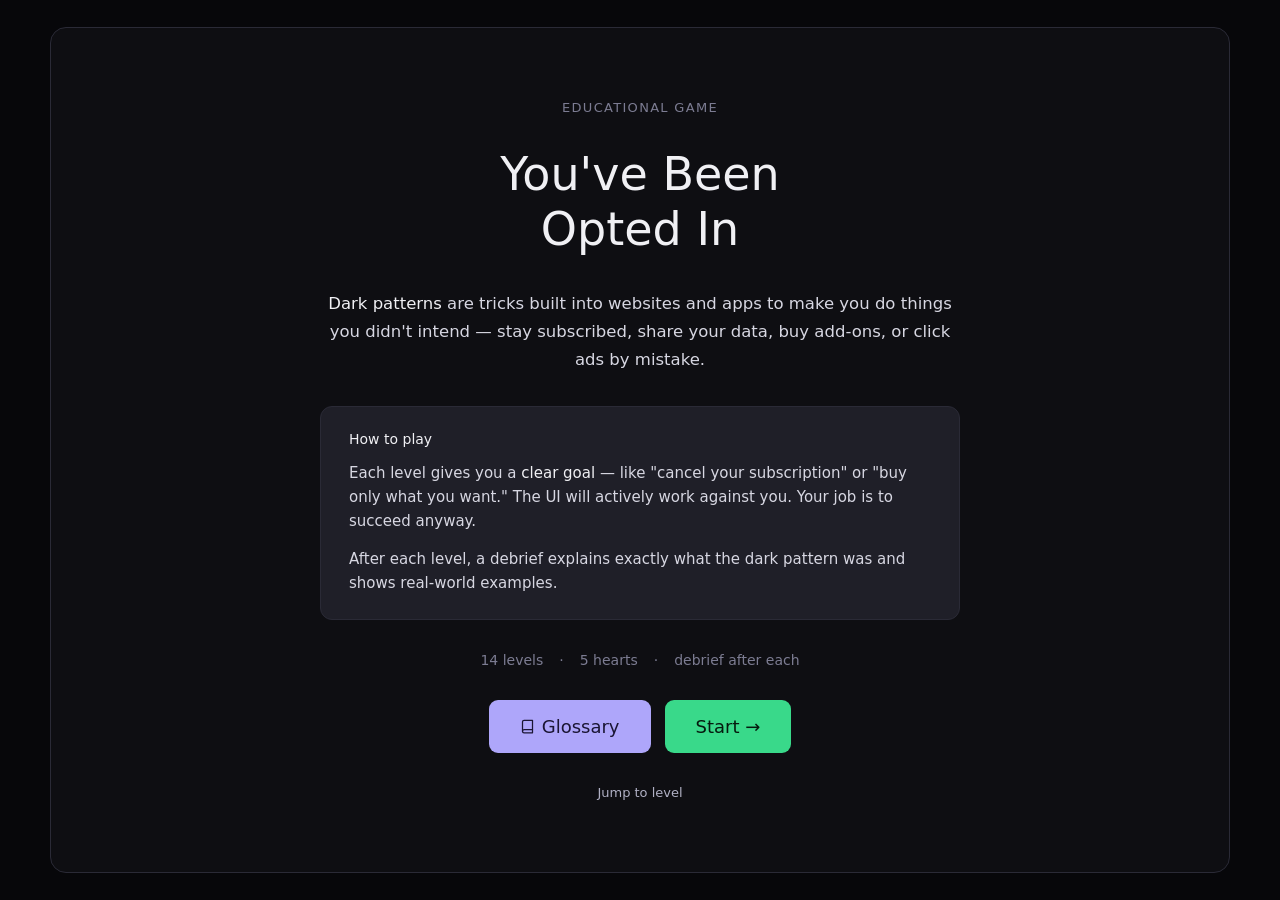
==== commit 0c4a4fde: "Visual Updates Improved the visibility of the website: glossary, brief, debrief  Removed the Real wo" ====
--- a/index.html
+++ b/index.html
@@ -40,22 +40,22 @@
   <div class="scr active" id="scr-intro" style="padding:clamp(32px, 6vw, 64px) clamp(24px, 6vw, 56px);align-items:center;text-align:center;gap:clamp(22px, 3.5vw, 32px);justify-content:center">
     <div style="font-size:13px;font-weight:500;letter-spacing:.1em;color:var(--text3);text-transform:uppercase">Educational game</div>
     <div style="font-size:clamp(34px, 6vw, 46px);font-weight:500;color:var(--text);line-height:1.2">You've Been<br>Opted In</div>
-    <div style="font-size:16px;color:var(--text2);max-width:640px;line-height:1.7">
-      <strong>Dark patterns</strong> are tricks built into websites and apps to make you do things you didn't intend —
+    <div style="font-size:16.5px;color:var(--text-soft);max-width:640px;line-height:1.7">
+      <strong style="color:var(--text)">Dark patterns</strong> are tricks built into websites and apps to make you do things you didn't intend —
       stay subscribed, share your data, buy add-ons, or click ads by mistake.
     </div>
     <div style="background:var(--bg3);border-radius:12px;padding:24px 28px;max-width:640px;text-align:left;border:1px solid var(--border);display:flex;flex-direction:column;gap:14px">
       <div style="font-size:14px;font-weight:500;color:var(--text)">How to play</div>
-      <div style="font-size:14px;color:var(--text2);line-height:1.6">
-        Each level gives you a <strong>clear goal</strong> — like "cancel your subscription" or "buy only what you want."
+      <div style="font-size:15px;color:var(--text-soft);line-height:1.6">
+        Each level gives you a <strong style="color:var(--text)">clear goal</strong> — like "cancel your subscription" or "buy only what you want."
         The UI will actively work against you. Your job is to succeed anyway.
       </div>
-      <div style="font-size:14px;color:var(--text2);line-height:1.6">
+      <div style="font-size:15px;color:var(--text-soft);line-height:1.6">
         After each level, a debrief explains exactly what the dark pattern was and shows real-world examples.
       </div>
     </div>
     <div style="display:flex;gap:16px;font-size:14px;color:var(--text3);flex-wrap:wrap;justify-content:center">
-      <span>13 levels</span><span>·</span><span>5 hearts</span><span>·</span><span>debrief after each</span>
+      <span>14 levels</span><span>·</span><span>5 hearts</span><span>·</span><span>debrief after each</span>
     </div>
     <div style="display:flex;gap:14px;flex-wrap:wrap;justify-content:center;align-items:center">
       <button class="gbtn gbtn-glossary" onclick="Glossary.show()">
@@ -65,7 +65,7 @@
       <button class="gbtn gbtn-green" onclick="G.start()">Start →</button>
     </div>
     <div style="display:flex;flex-direction:column;gap:10px;align-items:center">
-      <details style="font-size:13px;color:var(--fa-faint);cursor:pointer;text-align:center">
+      <details style="font-size:13px;color:var(--text2);cursor:pointer;text-align:center">
         <summary style="list-style:none;outline:none;cursor:pointer">Jump to level</summary>
         <div style="display:flex;flex-wrap:wrap;gap:6px;justify-content:center;margin-top:8px" id="level-jump"></div>
       </details>
@@ -89,11 +89,6 @@
       <div class="brief-ai-note" id="brief-ai-note" style="display:none">
         <div class="brief-ai-label">AI-powered level</div>
         <div class="brief-ai-text" id="brief-ai-text"></div>
-      </div>
-      <div class="brief-example" id="brief-example" style="display:none">
-        <div class="brief-example-label">A real-world example</div>
-        <div class="brief-example-row" id="brief-example-row"></div>
-        <div class="brief-example-caption" id="brief-example-caption"></div>
       </div>
       <button class="gbtn gbtn-green" onclick="G.beginLevel()" id="brief-start-btn">Let's go →</button>
     </div>
@@ -139,11 +134,6 @@
       <div class="debrief-wrap">
         <div class="db-card">
           <div class="db-desc" id="db-desc"></div>
-          <div class="manip-row">
-            <div class="manip-lbl">Manipulativeness</div>
-            <div class="bar-t"><div class="bar-f" id="db-bar"></div></div>
-            <div style="font-size:12px;color:var(--fa-muted-alt);min-width:28px" id="db-score-lbl"></div>
-          </div>
           <div style="display:flex;align-items:center;gap:10px;flex-wrap:wrap">
             <div id="db-grade" class="grade-badge"></div>
             <div id="db-result"></div>
--- a/styles.css
+++ b/styles.css
@@ -6,8 +6,9 @@
 --border: #2a2a36;
 --border2: #3a3a4e;
 --text: #f0f0f4;
---text2: #9898b0;
---text3: #5a5a72;
+--text-soft: #d7d7e2;
+--text2: #b0b0c4;
+--text3: #7c7c92;
 --green: #39d98a;
 --green-dim: #1a3d2e;
 --green-text: #39d98a;
@@ -183,14 +184,14 @@
 .ftiny { font-size: clamp(12px, 2.5vw, 15px); color: var(--fa-faint); line-height: 1.5; }
 
 /* ── BRIEF SCREEN ── */
-.brief-shell         { padding: clamp(18px, 4vw, 28px) clamp(14px, 4vw, 24px); display: flex; flex-direction: column; gap: 18px; background: var(--bg); overflow-y: auto; }
-.brief-pattern       { font-size: clamp(24px, 6vw, 32px); font-weight: 500; color: var(--text); line-height: 1.1; }
+.brief-shell         { padding: clamp(18px, 4vw, 28px) clamp(14px, 4vw, 24px); display: flex; flex-direction: column; justify-content: center; gap: clamp(20px, 3.5vw, 30px); background: var(--bg); overflow-y: auto; max-width: 760px; width: 100%; margin: 0 auto; }
+.brief-pattern       { font-size: clamp(26px, 6vw, 36px); font-weight: 500; color: var(--text); line-height: 1.1; }
 .brief-pattern.is-ai { color: var(--purple-light); }
-.brief-what          { font-size: clamp(13px, 3vw, 15px); color: var(--text2); line-height: 1.7; }
-.brief-goal-box      { background: var(--bg3); border-radius: var(--radius); padding: clamp(12px, 3vw, 16px); border: 1px solid var(--border2); display: flex; flex-direction: column; gap: 6px; }
-.brief-goal-label    { font-size: 11px; font-weight: 500; letter-spacing: .08em; text-transform: uppercase; color: var(--green); }
-.brief-goal-text     { font-size: clamp(15px, 3vw, 17px); font-weight: 500; color: var(--text); }
-.brief-goal-detail   { font-size: clamp(12px, 2.5vw, 13px); color: var(--text2); line-height: 1.6; }
+.brief-what          { font-size: clamp(15px, 3.2vw, 17px); color: var(--text-soft); line-height: 1.7; }
+.brief-goal-box      { background: linear-gradient(160deg, var(--bg3), var(--bg2)); border-radius: var(--radius); padding: clamp(20px, 4vw, 30px); border: 1px solid var(--border2); border-left: 3px solid var(--green); display: flex; flex-direction: column; gap: 9px; }
+.brief-goal-label    { font-size: 14px; font-weight: 600; letter-spacing: .08em; text-transform: uppercase; color: var(--text); display: flex; align-items: center; gap: 7px; }
+.brief-goal-text     { font-size: clamp(20px, 4.5vw, 26px); font-weight: 600; color: var(--text); line-height: 1.25; }
+.brief-goal-detail   { font-size: clamp(14px, 3vw, 16px); color: var(--text-soft); line-height: 1.6; }
 .brief-ai-note       { background: var(--purple-dim); border-radius: var(--radius); padding: clamp(11px, 3vw, 14px); border: 1px solid var(--purple); display: flex; flex-direction: column; gap: 6px; }
 .brief-ai-label      { font-size: 11px; font-weight: 500; letter-spacing: .08em; text-transform: uppercase; color: var(--purple-light); }
 .brief-ai-text       { font-size: clamp(12px, 2.5vw, 13px); color: var(--purple-light); line-height: 1.6; }
@@ -200,7 +201,7 @@
 .brief-example-label { font-size: 11px; font-weight: 500; letter-spacing: .07em; text-transform: uppercase; color: var(--text3); }
 .brief-example-row   { display: flex; gap: 10px; justify-content: center; flex-wrap: wrap; }
 .brief-example-img   { max-width: min(515px, 100%); max-height: min(450px, 55vh); width: auto; height: auto; flex: none; border-radius: var(--radius); border: 1px solid var(--border); display: block; object-fit: contain; }
-.brief-example-caption { font-size: 13px; color: var(--text2); line-height: 1.6; text-align: center; max-width: 640px; margin: 4px auto 0; }
+.brief-example-caption { font-size: 14.5px; color: var(--text-soft); line-height: 1.6; text-align: center; max-width: 640px; margin: 4px auto 0; }
 .brief-example-caption strong { color: var(--text); font-weight: 500; }
 
 /* ── DEBRIEF ── */
@@ -215,13 +216,9 @@
 .db-tag       { font-size: 11px; font-weight: 500; letter-spacing: .08em; color: var(--text3); text-transform: uppercase; }
 .db-name      { font-size: clamp(19px, 5vw, 24px); font-weight: 500; color: var(--text); }
 .db-ai        { color: var(--purple-light); }
-.db-desc      { font-size: 14px; color: var(--text2); line-height: 1.65; }
-
-.manip-row { display: flex; align-items: center; gap: 10px; }
-.manip-lbl { font-size: 12px; color: var(--text2); min-width: 110px; }
+.db-desc      { font-size: clamp(15px, 3vw, 16px); color: var(--text-soft); line-height: 1.65; }
+
 .bar-t     { flex: 1; height: 7px; background: var(--bg3); border-radius: 4px; overflow: hidden; }
-.bar-f     { height: 100%; border-radius: 4px; background: var(--red); transition: width .7s ease; width: 0; }
-.bar-ai-f  { background: var(--purple); }
 
 .db-result      { font-size: 13px; font-weight: 500; padding: 7px 12px; border-radius: var(--radius-sm); }
 .db-result.good { color: var(--green); background: var(--green-dim); }
@@ -231,24 +228,24 @@
 
 /* ── DEBRIEF CARDS ── */
 .rw-card      { background: transparent; padding: 0; display: flex; flex-direction: column; gap: 7px; }
-.rw-label     { font-size: 11px; font-weight: 500; letter-spacing: .07em; text-transform: uppercase; color: var(--text3); }
-.rw-company   { font-size: 15px; font-weight: 500; color: var(--text); }
-.rw-detail    { font-size: 13px; color: var(--text2); line-height: 1.55; }
 .rw-source    { font-size: 12px; color: var(--text3); margin-top: 2px; }
-.rw-example-row { display: grid; grid-template-columns: repeat(auto-fit, minmax(260px, 1fr)); gap: 16px; margin: 6px 0 2px; }
-.rw-example-img { width: 100%; height: 300px; border-radius: var(--radius); object-fit: contain; border: none; outline: none; box-shadow: none; background: transparent; }
+.rw-example-row { display: grid; grid-template-columns: repeat(2, 1fr); gap: 16px; margin: 6px 0 2px; }
+.rw-example-img { width: 100%; height: 300px; border-radius: var(--radius); object-fit: cover; object-position: top center; border: none; outline: none; box-shadow: none; background: transparent; display: block; margin: 0 auto; }
+.rw-example-row > .rw-example-img:only-child { grid-column: 1 / -1; max-width: 50%; }
 
 .ai-card       { background: var(--purple-dim); border-radius: var(--radius-sm); padding: 16px; border: 1px solid var(--purple); display: flex; flex-direction: column; gap: 7px; }
 .ai-card-label { font-size: 11px; font-weight: 500; letter-spacing: .07em; text-transform: uppercase; color: var(--purple-light); }
-.ai-card-text  { font-size: 13px; color: var(--purple-light); line-height: 1.6; }
+.ai-card-text  { font-size: 15px; color: var(--text-soft); line-height: 1.6; }
+
+.why-card       { background: var(--red-dim); border-radius: var(--radius-sm); padding: 16px; border: 1px solid var(--red); display: flex; flex-direction: column; gap: 7px; margin-bottom: 16px; }
+.why-card-label { font-size: 11px; font-weight: 500; letter-spacing: .07em; text-transform: uppercase; color: #ff9090; }
+.why-card-text  { font-size: 15px; color: var(--text-soft); line-height: 1.6; }
 
 .replay-card       { background: var(--bg2); border-radius: var(--radius); border: 1px solid var(--border); padding: clamp(16px, 3.5vw, 20px); display: flex; flex-direction: column; gap: 10px; }
 .replay-title      { font-size: 14px; font-weight: 500; color: var(--text); margin-bottom: 2px; }
-.replay-step       { display: flex; gap: 10px; align-items: flex-start; padding: 12px; border-radius: var(--radius-sm); border: 1px solid var(--border); background: var(--bg3); position: relative; margin-top: 12px; }
-.replay-annotation { position: absolute; top: -9px; left: 12px; font-size: 11px; font-weight: 500; background: var(--red); color: var(--white); padding: 2px 8px; border-radius: 999px; }
-.replay-annotation.ai { background: var(--purple); }
-.replay-step-body  { font-size: 13px; color: var(--text2); line-height: 1.55; flex: 1; }
-.replay-arrow      { font-size: 15px; flex-shrink: 0; padding-top: 1px; color: var(--text3); }
+.replay-step       { display: flex; gap: 10px; align-items: flex-start; padding: 12px; border-radius: var(--radius-sm); border: 1px solid var(--border); background: var(--bg3); margin-top: 12px; }
+.replay-flag       { font-size: 15px; flex-shrink: 0; color: var(--red); line-height: 1.55; }
+.replay-step-body  { font-size: 14.5px; color: var(--text-soft); line-height: 1.6; flex: 1; }
 
 /* ── DOLLARS (merged into the score card) ── */
 #db-cost { display: flex; flex-direction: column; border-top: 1px solid var(--border); padding-top: 12px; }
@@ -299,8 +296,8 @@
 .glossary-item.clickable:hover { background: var(--bg3); }
 .glossary-item-name    { font-size: 18px; font-weight: 600; color: var(--text); margin-bottom: 7px; display: flex; align-items: center; flex-wrap: wrap; gap: 8px; }
 .glossary-item-name.is-ai { color: var(--purple-light); }
-.glossary-item-desc    { font-size: 15px; color: #b8b8cc; line-height: 1.65; max-width: 760px; }
-.glossary-coined       { font-size: 13px; color: #82829c; margin-top: 6px; max-width: 760px; line-height: 1.5; }
+.glossary-item-desc    { font-size: 16px; color: var(--text-soft); line-height: 1.65; max-width: 760px; }
+.glossary-coined       { font-size: 13.5px; color: var(--text2); margin-top: 6px; max-width: 760px; line-height: 1.5; }
 .glossary-more-toggle  { font-size: 13px; font-weight: 500; color: var(--green); margin-left: auto; }
 
 /* ── PATTERN INFO PAGE ── */
@@ -308,21 +305,19 @@
 .pattern-info-divider    { border-top: 1px solid var(--border); padding-top: 26px; margin-top: 2px; }
 .pattern-info-kicker     { font-size: 12px; font-weight: 600; letter-spacing: .07em; text-transform: uppercase; color: var(--text3); margin-bottom: 10px; }
 .pattern-info-kicker.ai  { color: var(--purple-light); }
-.pattern-info-text       { font-size: 16px; color: #c4c4d6; line-height: 1.7; margin-bottom: 16px; max-width: 980px; }
-.pattern-info-stat       { display: flex; align-items: center; gap: 8px; font-size: 14px; margin-bottom: 20px; }
-.pattern-info-stat-label { color: var(--text3); }
-.pattern-info-stat-val   { font-weight: 600; color: var(--red); }
-.pattern-info-stat-val.ai { color: var(--purple-light); }
-.pattern-info-subhead    { font-size: 12px; font-weight: 600; letter-spacing: .06em; text-transform: uppercase; color: var(--text3); margin-bottom: 8px; }
+.pattern-info-text       { font-size: 16.5px; color: var(--text-soft); line-height: 1.7; margin-bottom: 16px; max-width: 980px; }
+.pattern-info-subhead    { font-size: 12px; font-weight: 600; letter-spacing: .06em; text-transform: uppercase; color: var(--text2); margin-bottom: 8px; }
 .pattern-info-company    { font-size: 16px; font-weight: 600; color: var(--text); margin-bottom: 5px; }
-.pattern-info-detail     { font-size: 15px; color: #c4c4d6; line-height: 1.6; margin-bottom: 14px; max-width: 980px; }
+.pattern-info-detail     { font-size: 15.5px; color: var(--text-soft); line-height: 1.6; margin-bottom: 14px; max-width: 980px; }
 .pattern-info-cost-num   { font-size: 16px; font-weight: 600; color: #ff9090; margin-bottom: 4px; }
-.pattern-info-flags      { margin: 0 0 18px; padding-left: 20px; display: flex; flex-direction: column; gap: 8px; font-size: 15px; color: #c4c4d6; line-height: 1.6; max-width: 980px; }
+.pattern-info-flags      { margin: 0 0 18px; padding-left: 0; list-style: none; display: flex; flex-direction: column; gap: 8px; font-size: 15.5px; color: var(--text-soft); line-height: 1.6; max-width: 980px; }
+.pattern-info-flags li   { display: flex; align-items: baseline; gap: 8px; }
+.pattern-info-flags li::before { content: "⚑"; color: var(--red); flex-shrink: 0; }
 .pattern-info-more-examples { display: flex; flex-direction: column; gap: 14px; margin-bottom: 16px; margin-top: 18px; padding-top: 18px; border-top: 1px solid var(--border2); }
-.pattern-info-more-ex       { font-size: 15px; color: #c4c4d6; line-height: 1.6; }
+.pattern-info-more-ex       { font-size: 15.5px; color: var(--text-soft); line-height: 1.6; }
 .pattern-info-more-ex-text  { max-width: 980px; }
 .pattern-info-more-ex-company { font-weight: 600; color: var(--text); }
-.pattern-info-img-caption   { font-size: 14.5px; color: #9898b8; line-height: 1.6; text-align: center; margin-top: 10px; max-width: 900px; margin-left: auto; margin-right: auto; }
+.pattern-info-img-caption   { font-size: 14.5px; color: var(--text-soft); line-height: 1.6; text-align: center; margin-top: 10px; max-width: 900px; margin-left: auto; margin-right: auto; }
 .pattern-info-card          { background: var(--bg2); border-radius: var(--radius); padding: 20px; margin-bottom: 16px; }
 .pattern-info-card:last-child { margin-bottom: 0; }
 .pattern-info-card .pattern-info-subhead:first-child { margin-top: 0; }
@@ -525,6 +520,8 @@
   .btn-row .btn { width: 100%; text-align: center; }
 
   .brief-example-row { flex-direction: column; align-items: center; }
+  .rw-example-row    { grid-template-columns: 1fr; }
+  .rw-example-row > .rw-example-img:only-child { max-width: 100%; }
   .rw-example-img    { height: 220px; }
   .replay-step { flex-direction: column; }
 
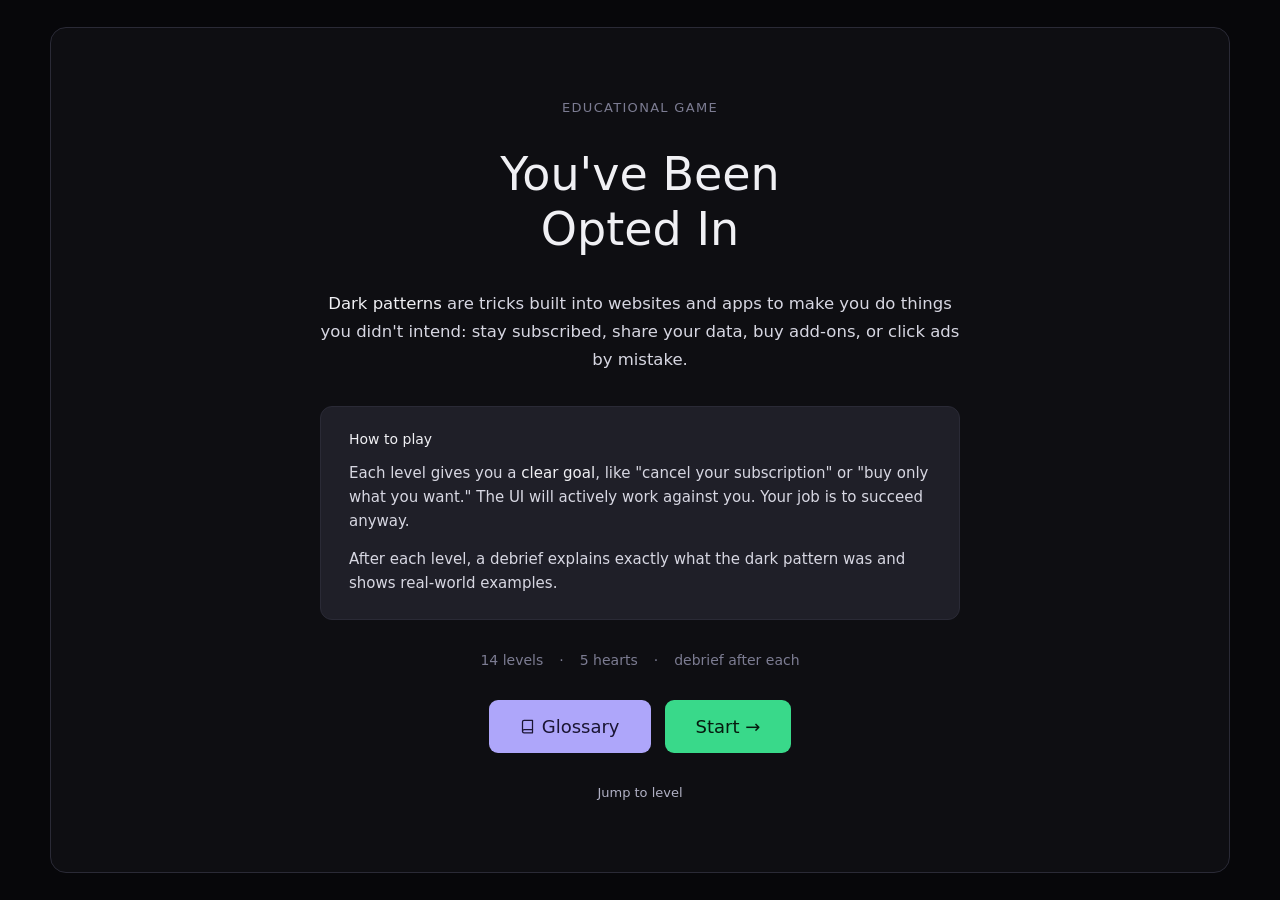
==== commit 4ea11e5d: "Implemented AI-rewriting tool on the entirety of the game" ====
--- a/index.html
+++ b/index.html
@@ -3,7 +3,7 @@
 <head>
   <meta charset="UTF-8">
   <meta name="viewport" content="width=device-width, initial-scale=1.0">
-  <title>You've Been Opted In — Dark Patterns Game</title>
+  <title>You've Been Opted In: Dark Patterns Game</title>
   <link rel="stylesheet" href="styles.css">
 </head>
 <body>
@@ -41,13 +41,13 @@
     <div style="font-size:13px;font-weight:500;letter-spacing:.1em;color:var(--text3);text-transform:uppercase">Educational game</div>
     <div style="font-size:clamp(34px, 6vw, 46px);font-weight:500;color:var(--text);line-height:1.2">You've Been<br>Opted In</div>
     <div style="font-size:16.5px;color:var(--text-soft);max-width:640px;line-height:1.7">
-      <strong style="color:var(--text)">Dark patterns</strong> are tricks built into websites and apps to make you do things you didn't intend —
+      <strong style="color:var(--text)">Dark patterns</strong> are tricks built into websites and apps to make you do things you didn't intend:
       stay subscribed, share your data, buy add-ons, or click ads by mistake.
     </div>
     <div style="background:var(--bg3);border-radius:12px;padding:24px 28px;max-width:640px;text-align:left;border:1px solid var(--border);display:flex;flex-direction:column;gap:14px">
       <div style="font-size:14px;font-weight:500;color:var(--text)">How to play</div>
       <div style="font-size:15px;color:var(--text-soft);line-height:1.6">
-        Each level gives you a <strong style="color:var(--text)">clear goal</strong> — like "cancel your subscription" or "buy only what you want."
+        Each level gives you a <strong style="color:var(--text)">clear goal</strong>, like "cancel your subscription" or "buy only what you want."
         The UI will actively work against you. Your job is to succeed anyway.
       </div>
       <div style="font-size:15px;color:var(--text-soft);line-height:1.6">
@@ -100,17 +100,18 @@
     <div class="hud">
       <div style="display:flex;align-items:center;gap:9px;flex-wrap:wrap">
         <span class="hud-lvl" id="h-lvl">Level 1 of 10</span>
-        <span style="font-size:13px;color:var(--fa-muted);font-style:italic" id="h-goal"></span>
+        <button class="gbtn gbtn-info" id="h-info-btn" style="font-size:13px;padding:5px 12px;font-weight:600;letter-spacing:.3px" onclick="G.toggleInfo()">ⓘ Info</button>
       </div>
       <div style="display:flex;align-items:center;gap:8px">
         <span class="streak-pill" id="h-streak" style="display:none"></span>
-        <div class="hearts" id="h-hearts"></div>
         <div class="score-pill">Score: <span id="h-score">0</span></div>
         <button class="gbtn gbtn-ghost" id="h-hint-btn" style="display:none" onclick="G.showHint()">💡 Hint</button>
-        <div class="cost-pill" id="h-cost" style="display:none">$0 extracted</div>
-      </div>
-    </div>
-    <div class="xp-track"><div class="xp-fill" id="xp-fill" style="width:0%"></div></div>
+      </div>
+    </div>
+    <div id="h-info-bar" style="display:none;background:var(--bg2);border-bottom:1px solid var(--border);padding:8px 16px;font-size:13px;color:var(--text2);gap:16px;flex-wrap:wrap;align-items:center">
+      <span id="h-goal"></span>
+      <span id="h-pattern" style="opacity:.7"></span>
+    </div>
     <div class="fake-app" id="lc"></div>
     <div class="dots" id="dots-l"></div>
   </div>
@@ -153,7 +154,7 @@
     <div class="hud">
       <div style="display:flex;align-items:center;gap:9px">
         <span class="hud-lvl">Designer mode</span>
-        <span class="hud-goal">Build a dark pattern — see your score</span>
+        <span class="hud-goal">Build a dark pattern and see your score</span>
       </div>
       <button class="gbtn gbtn-ghost" onclick="G.setScr('win')">← Back</button>
     </div>
@@ -231,10 +232,11 @@
             <div style="font-size:20px;font-weight:500" id="d-score-num">0</div>
           </div>
           <div class="bar-t" style="height:7px"><div id="d-score-bar" style="height:100%;border-radius:3px;background:#E24B4A;transition:width .4s ease;width:0%"></div></div>
-          <div style="font-size:13px;color:var(--fa-muted-alt)" id="d-verdict">Your form is clean — honest design.</div>
+          <div style="font-size:13px;color:var(--fa-muted-alt)" id="d-verdict">Your form is clean. Honest design.</div>
           <div style="display:flex;flex-direction:column;gap:5px" id="d-breakdown"></div>
           <div style="font-size:12px;color:var(--fa-faint);border-top:0.5px solid var(--fa-line);padding-top:8px" id="d-regulator"></div>
         </div>
+        <button class="gbtn gbtn-green" id="d-finish-btn" onclick="finishDesigner()">see my verdict</button>
       </div>
     </div>
   </div>
@@ -266,48 +268,39 @@
       <div style="font-size:11px;color:#ddd">By continuing you agree to our updated Terms &amp; Privacy Policy</div>
     </div>
 
-    <!-- REAL WIN LAYER -->
-    <div id="win-real" style="display:none;flex-direction:column;align-items:center;gap:16px;text-align:center">
-      <div style="font-size:42px">🎉</div>
-      <div style="font-size:24px;font-weight:500;color:#acacac">You caught us.</div>
-      <div style="font-size:15px;color:var(--fa-text);max-width:480px;line-height:1.6">
-        That "Before you go" box was a dark pattern. Two pre-checked opt-ins (one with a double negative),
-        a fake countdown, a confirmshamed exit, and a "claim your badge" button that went nowhere.
-        <strong>You just played the game one more time without realising it.</strong>
-      </div>
-      <div style="font-size:14px;color:var(--fa-faint);max-width:460px;line-height:1.6">
-        Real companies deploy these on millions of people every day. Now you know what to look for —
-        coined by Harry Brignull in 2010, tracked at
-        <a href="https://www.deceptive.design" style="color:#185FA5">deceptive.design</a>.
-      </div>
-      <div style="width:100%;max-width:480px;background:var(--bg2);border-radius:12px;padding:16px;border:1px solid var(--border)">
-        <div style="font-size:14px;font-weight:500;color:var(--text);margin-bottom:12px">Achievements</div>
-        <div id="win-achievements"></div>
-      </div>
-      <div style="display:flex;gap:10px;flex-wrap:wrap;justify-content:center">
-        <button class="btn btn-p" id="win-play-again">Play again</button>
-        <button class="btn" onclick="Glossary.show()">Pattern glossary</button>
-        <button class="btn" onclick="setScr('designer');initDesigner()">Try designer mode →</button>
-      </div>
-    </div>
-  </div>
-
-  <!-- GAME OVER -->
-  <div class="gameover-overlay" id="scr-gameover" style="display:none">
+<!-- REAL WIN LAYER -->
+<div id="win-real" style="display:none;flex-direction:column;align-items:center;gap:16px;text-align:center">
+  <div style="font-size:42px">🎉</div>
+  <div style="font-size:24px;font-weight:500;color:var(--text)"> You caught us. </div>
+  <div style="font-size:16.5px;color:var(--text-soft);max-width:640px;line-height:1.7">
+    That "Before you go" box was a dark pattern. Two pre-checked opt-ins (one with a double negative), a fake countdown, a confirmshamed exit, and a "claim your badge" button that went nowhere.
+    <strong style="color:var(--text);font-weight:500">You just played the game one more time without realising it.</strong>
+  </div>
+  <div style="font-size:14px;color:var(--text3);max-width:640px;line-height:1.7">
+    Real companies deploy these on millions of people every day. Now you know what to look for. Coined by Harry Brignull in 2010, tracked at
+    <a href="https://www.deceptive.design" target="_blank" rel="noopener" style="color:var(--purple-light);text-decoration:none"> deceptive.design </a>
+  </div>
+  <div style="width:100%;max-width:480px;background:var(--bg2);border-radius:12px;padding:16px;border:1px solid var(--border)">
+    <div style="font-size:14px;font-weight:500;color:var(--text);margin-bottom:12px"> Achievements </div>
+    <div id="win-achievements"></div>
+  </div>
+  <div style="display:flex;gap:10px;flex-wrap:wrap;justify-content:center">
+    <button class="gbtn gbtn-green" id="win-play-again">Play again</button>
+    <button class="gbtn gbtn-glossary" onclick="Glossary.show()"> Pattern glossary </button>
+    <button class="gbtn" onclick="setScr('designer');initDesigner()"> Try designer mode → </button>
+  </div>
+</div>
+
+</div>
+  <!-- DESIGNER FINISH OVERLAY -->
+  <div class="gameover-overlay" id="designer-finish" style="display:none" onclick="closeDesignerFinishOnBackdrop(event)">
     <div class="gameover-panel">
-      <div style="font-size:36px">💔</div>
-      <div style="font-size:26px;font-weight:500;color:var(--text)">Game Over</div>
-      <div style="font-size:15px;color:var(--text2);line-height:1.6">The dark patterns got you. Here's how each level went:</div>
-      <div id="go-breakdown" style="width:100%;background:var(--bg3);border-radius:10px;padding:16px;border:1px solid var(--border);display:flex;flex-direction:column;gap:10px;text-align:left"></div>
-      <div style="display:flex;gap:10px;flex-wrap:wrap;justify-content:center">
-        <button class="gbtn gbtn-green" onclick="G.tryAgain()">Try Again →</button>
-        <button class="gbtn gbtn-dark"  onclick="G.continueAfterFail()">Continue anyway →</button>
-      </div>
-      <div style="font-size:13px;color:var(--text3)">Continuing resets your hearts but keeps your progress.</div>
-    </div>
-  </div>
-
-</div>
+      <div style="font-size:36px">🎨</div>
+      <div style="font-size:26px;font-weight:500;color:var(--text)">Your design, scored</div>
+      <div style="font-size:15px;color:#fff;line-height:1.6" id="df-verdict"></div>
+      <button class="gbtn gbtn-green" onclick="document.getElementById('designer-finish').style.display='none'; G.setScr('intro')">Back to home</button>
+    </div>
+  </div>
 
   <script type="module" src="game.js"></script>
 </body>
--- a/styles.css
+++ b/styles.css
@@ -101,14 +101,6 @@
 .hud-lvl  { font-size: clamp(13px, 3vw, 15px); font-weight: 500; color: var(--text); }
 .hud-goal { font-size: clamp(11px, 2.5vw, 13px); color: var(--text3); font-style: italic; }
 
-.hearts { display: flex; gap: 5px; }
-.heart {
-width: 18px; height: 18px;
-background: var(--red);
-clip-path: path('M7.5 13C7.5 13 1 8.5 1 4.5A3.2 3.2 0 0 1 7.5 3A3.2 3.2 0 0 1 14 4.5C14 8.5 7.5 13 7.5 13Z');
-}
-.heart.lost { background: var(--border2); }
-
 .score-pill  { font-size: 13px; color: var(--green);  background: var(--green-dim); padding: 4px 12px; border-radius: 999px; font-weight: 500; letter-spacing: .01em; }
 .streak-pill { font-size: 13px; color: var(--amber);  background: var(--amber-dim); padding: 4px 12px; border-radius: 999px; font-weight: 500; }
 .cost-pill   { font-size: 13px; color: var(--red);    background: var(--red-dim);   padding: 4px 12px; border-radius: 999px; font-weight: 500; }
@@ -143,6 +135,8 @@
 .gbtn-dark        { background: var(--fa-ink); color: var(--text); border-color: var(--border2); }
 .gbtn-ghost       { background: transparent; border-color: transparent; color: var(--text3); font-size: 16px; }
 .gbtn-ghost:hover { color: var(--text2); }
+.gbtn-info        { background: var(--accent,#5b4fcf); color: #fff; border-color: transparent; font-weight: 600; border-radius: 6px; }
+.gbtn-info:hover  { opacity: .88; }
 
 /* Pattern glossary — same solid-fill treatment as the primary Start button
    (no border, dark-on-light text, opacity fade on hover) so the two sit
@@ -224,7 +218,7 @@
 .db-result.good { color: var(--green); background: var(--green-dim); }
 .db-result.ok   { color: var(--amber); background: var(--amber-dim); }
 
-.grade-badge { display: inline-block; font-size: 18px; font-weight: 700; width: 36px; height: 36px; border-radius: 8px; text-align: center; line-height: 36px; flex-shrink: 0; }
+.grade-badge { display: inline-flex; align-items: center; justify-content: center; font-size: 18px; font-weight: 700; min-width: 36px; height: 36px; padding: 0 8px; border-radius: 8px; text-align: center; flex-shrink: 0; white-space: nowrap; }
 
 /* ── DEBRIEF CARDS ── */
 .rw-card      { background: transparent; padding: 0; display: flex; flex-direction: column; gap: 7px; }
@@ -328,17 +322,6 @@
 .pattern-info-card .replay-card { background: transparent; border: none; padding: 0; margin-bottom: 0; }
 
 /* ── GAME OVER POPUP ── */
-.gameover-overlay {
-  position: fixed; inset: 0; background: rgba(0,0,0,.7);
-  z-index: 100; display: flex; align-items: center; justify-content: center; padding: 20px;
-}
-.gameover-panel {
-  background: var(--bg2); border-radius: 16px; border: 1px solid var(--border);
-  width: 100%; max-width: 800px; max-height: 85vh; overflow-y: auto;
-  padding: 32px 24px; display: flex; flex-direction: column; align-items: center;
-  text-align: center; gap: 16px;
-}
-
 /* ── CHAT ── */
 .chat-log { display:flex;flex-direction:column;gap:8px;max-height:min(260px, 40vh);overflow-y:auto;padding:clamp(8px,2.5vw,12px);background:var(--white);border-radius:10px;border:0.5px solid var(--fa-line); }
 .chat-msg { max-width:85%;padding:8px 13px;border-radius:12px;font-size:clamp(13px, 3vw, 16px);line-height:1.5;word-break:break-word; }
@@ -483,7 +466,7 @@
 /* ── MISC ANIMATIONS ── */
 .shake { animation: shake .4s ease; }
 @keyframes shake { 0%, 100% { transform: translateX(0); } 20% { transform: translateX(-5px); } 40% { transform: translateX(5px); } 60% { transform: translateX(-3px); } 80% { transform: translateX(3px); } }
-@keyframes heartbreak { 0% { transform: scale(1); } 30% { transform: scale(1.4); } 60% { transform: scale(0.6) rotate(15deg); } 100% { transform: scale(1); opacity: 0.3; } }
+30% { transform: scale(1.4); } 60% { transform: scale(0.6) rotate(15deg); } 100% { transform: scale(1); opacity: 0.3; } }
 @keyframes flashgreen { 0%, 100% { background: transparent; } 40% { background: rgba(57,217,138,.12); } }
 @keyframes flashred   { 0%, 100% { background: transparent; } 40% { background: rgba(255,79,79,.1); } }
 @keyframes confettidrop { 0% { transform: translateY(-20px) rotate(0deg); opacity: 1; } 100% { transform: translateY(340px) rotate(720deg); opacity: 0; } }
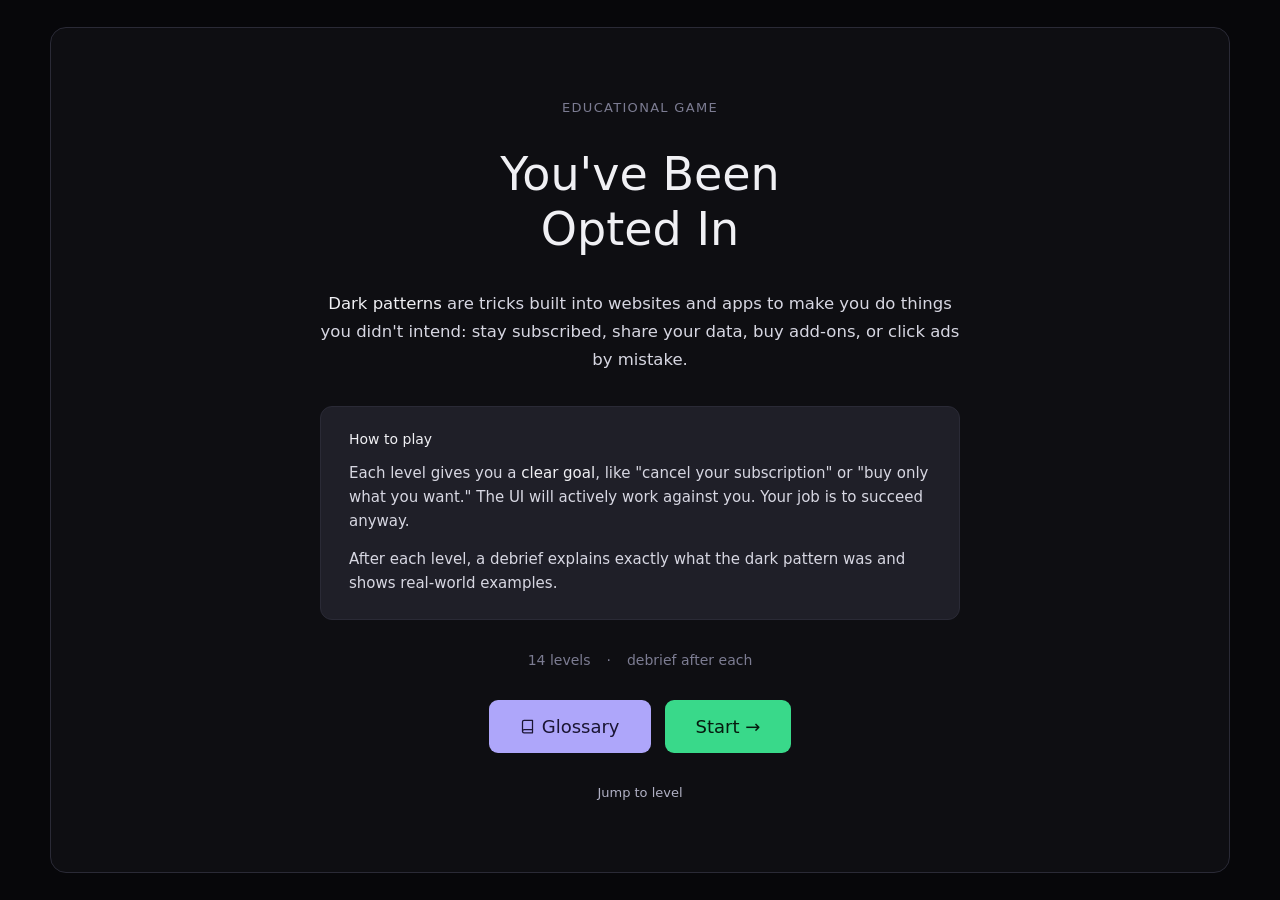
==== commit 0ae09004: "Made updates to levels 3ai, 6 and 6ai Updated mentioned levels, adding existing html and php survey " ====
--- a/index.html
+++ b/index.html
@@ -55,7 +55,7 @@
       </div>
     </div>
     <div style="display:flex;gap:16px;font-size:14px;color:var(--text3);flex-wrap:wrap;justify-content:center">
-      <span>14 levels</span><span>·</span><span>5 hearts</span><span>·</span><span>debrief after each</span>
+      <span>14 levels</span><span>·</span><span>debrief after each</span>
     </div>
     <div style="display:flex;gap:14px;flex-wrap:wrap;justify-content:center;align-items:center">
       <button class="gbtn gbtn-glossary" onclick="Glossary.show()">
@@ -108,9 +108,12 @@
         <button class="gbtn gbtn-ghost" id="h-hint-btn" style="display:none" onclick="G.showHint()">💡 Hint</button>
       </div>
     </div>
-    <div id="h-info-bar" style="display:none;background:var(--bg2);border-bottom:1px solid var(--border);padding:8px 16px;font-size:13px;color:var(--text2);gap:16px;flex-wrap:wrap;align-items:center">
-      <span id="h-goal"></span>
-      <span id="h-pattern" style="opacity:.7"></span>
+    <div id="h-info-bar" style="display:flex;background:var(--bg2);border-bottom:1px solid var(--border);padding:8px 16px;font-size:13px;color:var(--text2);gap:4px 16px;flex-wrap:wrap;align-items:baseline;flex-direction:column">
+      <div style="display:flex;gap:16px;flex-wrap:wrap;align-items:center">
+        <span id="h-goal" style="font-weight:600"></span>
+        <span id="h-pattern" style="opacity:.7"></span>
+      </div>
+      <span id="h-goal-detail" style="opacity:.85;line-height:1.45"></span>
     </div>
     <div class="fake-app" id="lc"></div>
     <div class="dots" id="dots-l"></div>
